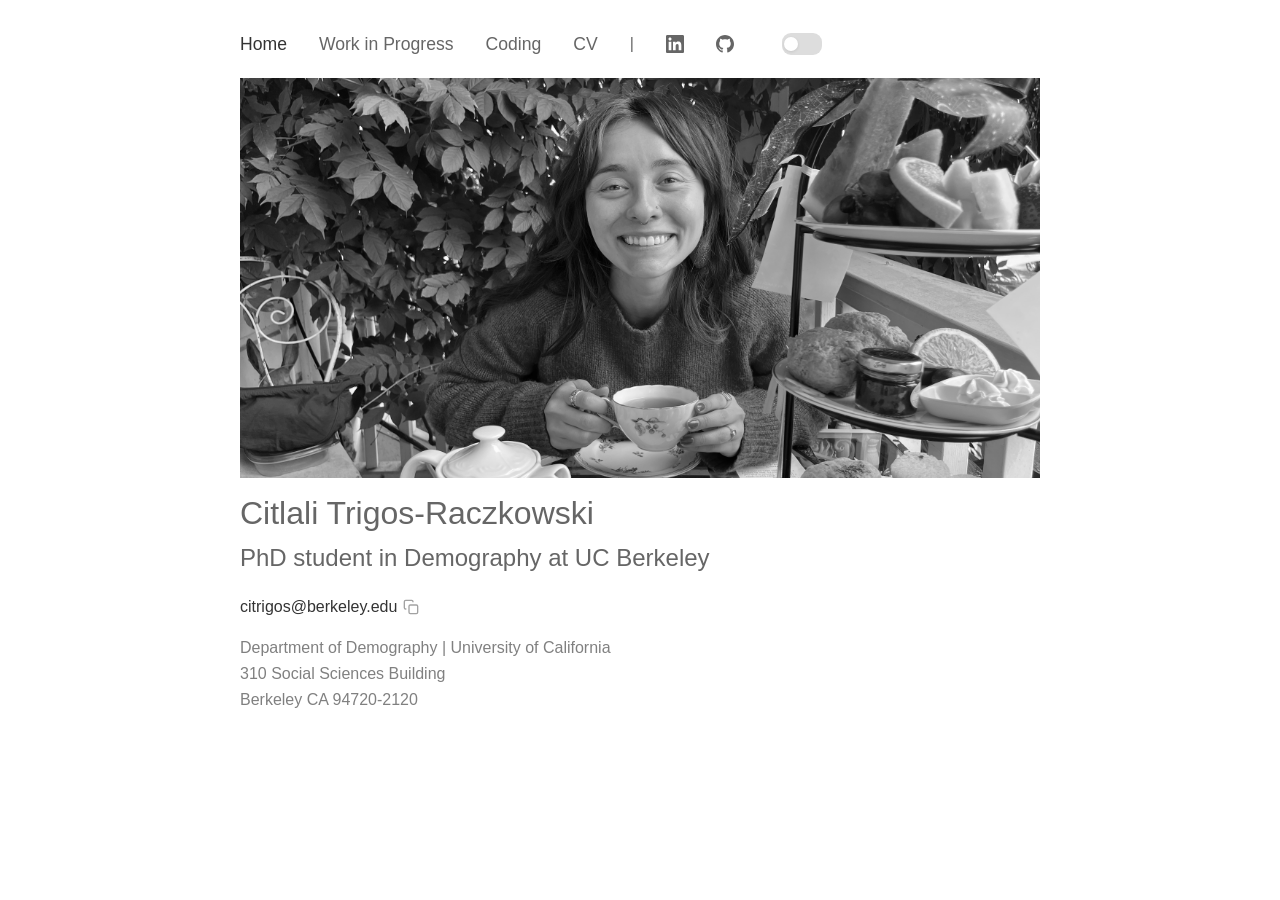
==== index.html @ d98b3368 "Add Google Analytics tracking Added Google Analytics (gtag.js) to track visitor analytics including " ====
<!DOCTYPE html>
<html lang="en">
<head>
    <meta charset="UTF-8">
    <meta name="viewport" content="width=device-width, initial-scale=1.0">

    <!-- Google tag (gtag.js) -->
    <script async src="https://www.googletagmanager.com/gtag/js?id=G-8VYFDYRE7F"></script>
    <script>
      window.dataLayer = window.dataLayer || [];
      function gtag(){dataLayer.push(arguments);}
      gtag('js', new Date());

      gtag('config', 'G-8VYFDYRE7F');
    </script>

      <!-- Favicons -->
      <link rel="icon" href="[data-uri]" type="image/svg+xml">
      <link rel="icon" href="./images/daisy.svg" type="image/svg+xml">
      <link rel="shortcut icon" href="./images/daisy.svg" type="image/svg+xml">
      
      <!-- Add a PNG fallback if SVG doesn't work -->
      <link rel="icon" type="image/png" href="[data-uri]">
       
    <title>Citlali Trigos-Raczkowski</title>
    <style>
        body {
            display: flex;
            flex-direction: column;
            align-items: center;
            max-width: 1200px;
            margin: 0 auto;
            font-family: -apple-system, BlinkMacSystemFont, "Segoe UI", Roboto, "Helvetica Neue", Arial, sans-serif;
            line-height: 1.6;
            padding: 20px 40px;
            color: #333;
        }

        nav {
            margin-bottom: 20px;
            margin-top: 10px;
            width: 800px;
        }

        nav ul {
            list-style: none;
            padding: 0;
            margin: 0;
            display: flex;
            gap: 2rem;
        }

        nav a {
            color: #666;
            text-decoration: none;
            font-weight: 300;
            font-size: 1.1rem;
            transition: color 0.2s ease;
        }

        nav a:hover {
            color: #333;
        }

        nav a.active {
            color: #333;
            font-weight: 400;
        }

        nav li a svg {
            transition: all 0.2s ease;
        }

        nav li a:hover svg {
            opacity: 0.7;
        }

        .hero {
            position: relative;
            width: 800px;
            margin-bottom: 10px;
            display: flex;
            flex-direction: column;
            align-items: center;
        }

        .hero img {
            width: 100%;
            height: 400px;
            object-fit: cover;
            transition: opacity 0.5s ease;
        }

        .hero h1 {
            position: relative;
            color: #333;
            font-size: 3rem;
            font-weight: 300;
            margin-top: 1rem;
            letter-spacing: -0.02em;
        }

        .affiliations h2 {
            margin: 0;
            color: #666;
            font-weight: 300;
            font-size: 1.75;
        }

        .content-section {
            display: none;
            max-width: 800px;
        }

        .content-section.active {
            display: block;
        }


        .name {
            font-size: 2rem;
            color: #666;
            font-weight: 400;
            margin-bottom: 0;
            margin-top: 0;
            padding: 0;
        }

        .affiliations {
            margin-bottom: 2rem;
        }

        .address {
            color: #808080;
            font-style: normal;
        }

        .cv-section {
            margin-bottom: 2rem;
        }

        .cv-section h2 {
            color: #666;
            font-weight: 300;
            border-bottom: 1px solid #eee;
            padding-bottom: 0.5rem;
        }

        #cv {
            max-width: 1000px;
            width: 100%;
        }

        #cv iframe {
            width: 100%;
            height: 1100px;
            border: none;
        }

        .light-switch {
            position: static;
            width: 36px;
            height: 18px;
            background: #ddd;
            border: none;
            border-radius: 9px;
            cursor: pointer;
            display: flex;
            align-items: center;
            padding: 2px;
            margin-left: 1rem;
            transition: background-color 0.3s;
        }

        .switch-toggle {
            width: 14px;
            height: 14px;
            background: #fff;
            border-radius: 50%;
            transition: transform 0.3s;
            box-shadow: 0 1px 3px rgba(0,0,0,0.1);
        }

        .light-switch.on {
            background: #ffb6c1;
        }

        .light-switch.on .switch-toggle {
            transform: translateX(18px);
        }

        .light-switch:hover {
            opacity: 0.9;
        }

        .party-mode {
            background: linear-gradient(45deg, 
                #ffd1dc,
                #ffdab9,
                #e6e6fa,
                #b0e0e6,
                #98fb98,
                #ffefd5
            );
            background-size: 1200% 1200%;
            animation: gradientBG 15s ease infinite;
        }

        .party-mode nav a {
            color: #fff;
            text-shadow: 0 0 5px #ffb6c1, 0 0 10px #ff69b4;
        }

        .party-mode nav li {
            color: #fff;
            text-shadow: 0 0 5px #ffb6c1;
        }

        .party-mode nav li a svg {
            filter: drop-shadow(0 0 3px #ffb6c1);
        }

        .party-mode .title,
        .party-mode h2,
        .party-mode h3 {
            color: #fff;
            text-shadow: 0 0 5px #ffa07a, 0 0 10px #ff8c69;
        }

        .party-mode p {
            color: #fff;
            text-shadow: 0 0 5px #ffb6c1;
        }

        .party-mode-img {
            opacity: 0;
            position: absolute;
            top: 0;
            left: 0;
        }

        .party-mode .normal-mode-img {
            opacity: 0;
        }

        .party-mode .party-mode-img {
            opacity: 1;
        }

        .disco-ball {
            display: none;
            position: fixed;
            top: 20px;
            right: 20px;
            width: 120px;
            height: 120px;
            background: radial-gradient(circle at 50% 50%, #fff 0%, #ffd1dc 50%, #ffb6c1 100%);
            border-radius: 50%;
            box-shadow: 
                inset 0 0 30px #fff,
                inset 20px 0 60px #ffd1dc,
                inset -20px 0 60px #ffefd5,
                inset 20px 0 200px #ffb6c1,
                inset -20px 0 200px #ffdab9,
                0 0 30px #fff,
                -10px 0 60px #ffd1dc,
                10px 0 60px #ffefd5;
            animation: rotate 5s linear infinite, sparkle 0.5s linear infinite;
        }

        .party-mode .disco-ball {
            display: block;
        }

        @keyframes gradientBG {
            0% { background-position: 0% 50%; }
            50% { background-position: 100% 50%; }
            100% { background-position: 0% 50%; }
        }

        @keyframes rotate {
            from { transform: rotate(0deg); }
            to { transform: rotate(360deg); }
        }

        @keyframes sparkle {
            0% { opacity: 0.8; }
            50% { opacity: 1; }
            100% { opacity: 0.8; }
        }

        @media screen and (max-width: 850px) {
            body {
                padding: 20px;
                align-items: stretch;
            }

            nav {
                width: 100%;
                margin-bottom: 20px;
            }

            nav ul {
                gap: 1.2rem;
                flex-wrap: wrap;
                justify-content: flex-start;
            }

            .hero {
                width: 100%;
                margin-bottom: 15px;
            }

            .hero img {
                width: 100%;
                height: auto;
                max-height: 400px;
            }

            .content-section {
                width: 100%;
                max-width: 100%;
            }

            .name {
                font-size: 1.6rem;
            }

            .title {
                font-size: 1.1rem;
            }

            #work ol {
                padding-left: 20px;
            }

            #work li {
                font-size: 0.95rem;
            }

            #cv iframe {
                height: 600px;
            }

            .disco-ball {
                width: 60px;
                height: 60px;
                top: 10px;
                right: 10px;
            }
        }

        @media screen and (max-width: 480px) {
            body {
                padding: 15px;
            }

            nav {
                margin-bottom: 15px;
            }

            nav ul {
                gap: 1rem;
                justify-content: flex-start;
            }

            nav a {
                font-size: 1rem;
            }

            .hero {
                margin-bottom: 10px;
            }

            .hero img {
                max-height: 300px;
            }

            .affiliations {
                margin-bottom: 1.5rem;
            }

            .name {
                font-size: 1.5rem;
            }

            p[onclick="copyEmail()"] svg {
                width: 20px;
                height: 20px;
                margin-left: 8px;
            }

            #work ol {
                padding-left: 20px;
            }

            #cv iframe {
                height: 800px;
            }

            .disco-ball {
                width: 80px;
                height: 80px;
                top: 10px;
                right: 10px;
            }
        }

        .project-grid {
            display: grid;
            grid-template-columns: repeat(auto-fit, minmax(300px, 1fr));
            gap: 2rem;
            margin-top: 2rem;
            max-width: 800px;
        }

        .project-card {
            border: 1px solid #eee;
            border-radius: 8px;
            padding: 1.5rem;
            transition: transform 0.2s, box-shadow 0.2s;
        }

        .project-card:hover {
            transform: translateY(-2px);
            box-shadow: 0 4px 12px rgba(0,0,0,0.1);
        }

        .project-card h3 {
            color: #333;
            font-weight: 400;
            margin-top: 0;
            margin-bottom: 0.5rem;
        }

        .project-tag {
            display: inline-block;
            padding: 0.2rem 0.6rem;
            background: #f5f5f5;
            border-radius: 12px;
            font-size: 0.8rem;
            color: #666;
            margin-right: 0.5rem;
            margin-bottom: 0.5rem;
        }

        .project-tag.tech {
            background: #e3f2fd;
            color: #1976d2;
        }

        .project-tag.demo {
            background: #f3e5f5;
            color: #7b1fa2;
        }

        .project-description {
            color: #666;
            line-height: 1.6;
            margin: 1rem 0;
        }

        .project-links {
            display: flex;
            gap: 1rem;
            margin-top: 1rem;
        }

        .project-link {
            display: inline-flex;
            align-items: center;
            gap: 0.3rem;
            color: #666;
            text-decoration: none;
            font-size: 0.9rem;
        }

        .project-link:hover {
            color: #333;
        }

        .party-mode .project-card {
            border-color: rgba(255, 255, 255, 0.3);
            background: rgba(255, 255, 255, 0.1);
        }

        .party-mode .project-card h3 {
            color: #fff;
            text-shadow: 0 0 5px #ffa07a;
        }

        .party-mode .project-description {
            color: #fff;
            text-shadow: 0 0 3px #ffb6c1;
        }

        .party-mode .project-tag {
            background: rgba(255, 255, 255, 0.2);
            color: #fff;
        }

        .party-mode .project-link {
            color: #fff;
            text-shadow: 0 0 3px #ffb6c1;
        }

        .social-links a {
            transition: color 0.2s ease;
        }

        .social-links a:hover {
            color: #333;
        }

        .party-mode .social-links a {
            color: #fff;
            text-shadow: 0 0 3px #ffb6c1;
        }

        .party-mode .social-links a:hover {
            text-shadow: 0 0 5px #ff69b4;
        }

        @media screen and (max-width: 480px) {
            nav ul {
                flex-direction: column;
                align-items: center;
                text-align: center;
                gap: 0.8rem;
            }

            nav a {
                font-size: 1rem;
            }

            .hero h1 {
                font-size: 1.8rem;
            }

            .title {
                font-size: 1rem;
            }

            .address {
                font-size: 0.9rem;
            }

            .light-switch {
                margin-left: 0.5rem;
            }

            #work h3 {
                font-size: 1.1rem;
            }

            #work li {
                font-size: 0.9rem;
            }

            #cv iframe {
                height: 500px;
            }

            .project-grid {
                grid-template-columns: 1fr;
                gap: 1.5rem;
            }
        }
    </style>
</head>
<body>
    <div class="disco-ball"></div>
    <nav>
        <ul style="display: flex; align-items: center;">
            <li><a href="#home" class="active" onclick="showSection('home')">Home</a></li>
            <li><a href="#work" onclick="showSection('work')">Work in Progress</a></li>
            <li><a href="#projects" onclick="showSection('projects')">Coding</a></li>
            <li><a href="#cv" onclick="showSection('cv')">CV</a></li>
            <li style="color: #666; font-weight: 300;">|</li>
            <li style="display: flex; align-items: center;">
                <a href="https://www.linkedin.com/in/citlali-trigos-raczkowski" target="_blank" style="display: inline-flex; align-items: center; color: #666; text-decoration: none;">
                    <svg width="18" height="18" viewBox="0 0 24 24" fill="currentColor">
                        <path d="M20.447 20.452h-3.554v-5.569c0-1.328-.027-3.037-1.852-3.037-1.853 0-2.136 1.445-2.136 2.939v5.667H9.351V9h3.414v1.561h.046c.477-.9 1.637-1.85 3.37-1.85 3.601 0 4.267 2.37 4.267 5.455v6.286zM5.337 7.433c-1.144 0-2.063-.926-2.063-2.065 0-1.138.92-2.063 2.063-2.063 1.14 0 2.064.925 2.064 2.063 0 1.139-.925 2.065-2.064 2.065zm1.782 13.019H3.555V9h3.564v11.452zM22.225 0H1.771C.792 0 0 .774 0 1.729v20.542C0 23.227.792 24 1.771 24h20.451C23.2 24 24 23.227 24 22.271V1.729C24 .774 23.2 0 22.222 0h.003z"/>
                    </svg>
                </a>
            </li>
            <li style="display: flex; align-items: center;">
                <a href="https://github.com/citrigos" target="_blank" style="display: inline-flex; align-items: center; color: #666; text-decoration: none;">
                    <svg width="18" height="18" viewBox="0 0 24 24" fill="currentColor">
                        <path d="M12 0c-6.626 0-12 5.373-12 12 0 5.302 3.438 9.8 8.207 11.387.599.111.793-.261.793-.577v-2.234c-3.338.726-4.033-1.416-4.033-1.416-.546-1.387-1.333-1.756-1.333-1.756-1.089-.745.083-.729.083-.729 1.205.084 1.839 1.237 1.839 1.237 1.07 1.834 2.807 1.304 3.492.997.107-.775.418-1.305.762-1.604-2.665-.305-5.467-1.334-5.467-5.931 0-1.311.469-2.381 1.236-3.221-.124-.303-.535-1.524.117-3.176 0 0 1.008-.322 3.301 1.23.957-.266 1.983-.399 3.003-.404 1.02.005 2.047.138 3.006.404 2.291-1.552 3.297-1.23 3.297-1.23.653 1.653.242 2.874.118 3.176.77.84 1.235 1.911 1.235 3.221 0 4.609-2.807 5.624-5.479 5.921.43.372.823 1.102.823 2.222v3.293c0 .319.192.694.801.576 4.765-1.589 8.199-6.086 8.199-11.386 0-6.627-5.373-12-12-12z"/>
                    </svg>
                </a>
            </li>
            <li>
                <div class="light-switch" onclick="togglePartyMode()">
                    <div class="switch-toggle"></div>
                </div>
            </li>
        </ul>
    </nav>

    <section id="home" class="content-section active">
        <div class="hero">
            <img src="./images/img_citlali_bw.jpg" alt="Black and White Photo of Citlali" class="normal-mode-img">
            <img src="./images/img_citlali_color.jpg" alt="Color photo of Citlali" class="party-mode-img">
        </div>
        <div class="affiliations">
            <p class="name">Citlali Trigos-Raczkowski</p>
            <h2 class="title">PhD student in Demography at UC Berkeley</h2>
            <p style="display: flex; align-items: center; cursor: pointer;" onclick="copyEmail()">
                citrigos@berkeley.edu
                <svg width="16" height="16" viewBox="0 0 24 24" fill="none" stroke="#666" stroke-width="2" style="margin-left: 6px; opacity: 0.6;">
                    <rect x="9" y="9" width="13" height="13" rx="2" ry="2"></rect>
                    <path d="M5 15H4a2 2 0 0 1-2-2V4a2 2 0 0 1 2-2h9a2 2 0 0 1 2 2v1"></path>
                </svg>
            </p>
            <p class="address">
                Department of Demography | University of California<br>
                310 Social Sciences Building<br>
                Berkeley CA 94720-2120
            </p>
        </div>
    </section>

    <!-- Work in Progress Section -->
    <section id="work" class="content-section">
        <div style="margin-top: 1.5rem;">
            <h3 style="color: #666; font-weight: 400; margin-bottom: 1rem;">Projects I'm leading:</h3>
            <ol style="margin-bottom: 2rem;">
                <li style="margin-bottom: 0.8rem">Union formation among immigrants and their descendants in Finland (co-first author with Dr. Kelsey Q. Wright)</li>
                <li style="margin-bottom: 0.8rem">Union dissolution among immigrants and their descendants in Finland</li>
                <li style="margin-bottom: 0.8rem">Mental healthcare utilization among immigrants and their descendants in Finland
                    <div style="margin-top: 0.5rem; margin-left: 1rem; font-size: 0.95rem;">
                        Upcoming presentations:
                        <ul style="margin-top: 0.3rem;">
                            <li style="margin-bottom: 0.3rem">
                                <a href="https://broomcenter.ucsb.edu/newsevents/conferences-workshops/all-uc-demography-conference"
                                   target="_blank"
                                   style="display: inline-flex; align-items: center; gap: 0.3rem; color: #666; text-decoration: none;">
                                    Broom Center All-UC Demography conference, UC Santa Barbara, Feb 2026
                                    <svg width="12" height="12" viewBox="0 0 24 24" fill="none" stroke="currentColor" stroke-width="2" stroke-linecap="round" stroke-linejoin="round">
                                        <path d="M18 13v6a2 2 0 0 1-2 2H5a2 2 0 0 1-2-2V8a2 2 0 0 1 2-2h6"></path>
                                        <polyline points="15 3 21 3 21 9"></polyline>
                                        <line x1="10" y1="14" x2="21" y2="3"></line>
                                    </svg>
                                </a>
                            </li>
                            <li>
                                <a href="https://www.populationassociation.org/paa2026/home"
                                   target="_blank"
                                   style="display: inline-flex; align-items: center; gap: 0.3rem; color: #666; text-decoration: none;">
                                    Population Association of America, St. Louis, May 2026
                                    <svg width="12" height="12" viewBox="0 0 24 24" fill="none" stroke="currentColor" stroke-width="2" stroke-linecap="round" stroke-linejoin="round">
                                        <path d="M18 13v6a2 2 0 0 1-2 2H5a2 2 0 0 1-2-2V8a2 2 0 0 1 2-2h6"></path>
                                        <polyline points="15 3 21 3 21 9"></polyline>
                                        <line x1="10" y1="14" x2="21" y2="3"></line>
                                    </svg>
                                </a>
                            </li>
                        </ul>
                    </div>
                </li>
            </ol>

            <h3 style="color: #666; font-weight: 400; margin-bottom: 1rem;">Additional Projects:</h3>
            <ol>
                <li>First births among immigrants and their descendants in Finland (led by Dr. Kelsey Q. Wright)</li>
            </ol>
        </div>
    </section>


    <!-- Projects Section -->
    <section id="projects" class="content-section">
        <div style="margin-top: 1.5rem;">
            <p style="color: #666; margin-bottom: 2rem;">A collection of coding projects</p>
            <div class="project-grid">
                <!-- Missing Migrants Project -->
                <div class="project-card">
                    <h3>Missing Migrants</h3>
                    <div>
                        <span class="project-tag demo">Demographics</span>
                        <span class="project-tag demo">Data Science</span>
                        <span class="project-tag tech">Python</span>
                    </div>
                    <p class="project-description">
                        Interactive data visualization and analysis using data from the <a href="https://missingmigrants.iom.int/" target="_blank" style="color: inherit; text-decoration: underline;">Missing Migrants Project</a>, exploring patterns and trends in global migration. Written in Python and published using Streamlit.
                    </p>
                    <div class="project-links">
                        <a href="https://github.com/citrigos/missing-migrants" target="_blank" class="project-link">
                            GitHub
                            <svg width="12" height="12" viewBox="0 0 24 24" fill="none" stroke="currentColor" stroke-width="2">
                                <path d="M18 13v6a2 2 0 0 1-2 2H5a2 2 0 0 1-2-2V8a2 2 0 0 1 2-2h6"></path>
                                <polyline points="15 3 21 3 21 9"></polyline>
                                <line x1="10" y1="14" x2="21" y2="3"></line>
                            </svg>
                        </a>
                        <a href="https://missing-migrants.streamlit.app/" target="_blank" class="project-link">
                            Live Demo
                            <svg width="12" height="12" viewBox="0 0 24 24" fill="none" stroke="currentColor" stroke-width="2">
                                <path d="M18 13v6a2 2 0 0 1-2 2H5a2 2 0 0 1-2-2V8a2 2 0 0 1 2-2h6"></path>
                                <polyline points="15 3 21 3 21 9"></polyline>
                                <line x1="10" y1="14" x2="21" y2="3"></line>
                            </svg>
                        </a>
                    </div>
                </div>

                <!-- Movie Picker Project -->
                <div class="project-card">
                    <h3>Movie Picker</h3>
                    <div>
                        <span class="project-tag tech">Web Development</span>
                        <span class="project-tag tech">JavaScript</span>
                    </div>
                    <p class="project-description">
                        A simple web application to help choose movies. Data is pulled and stored securely through Google Sheets, with Google Apps Script providing an API to hit. Built with vanilla JavaScript and deployed on GitHub Pages.
                    </p>
                    <div class="project-links">
                        <a href="https://github.com/citrigos/movie-picker" target="_blank" class="project-link">
                            GitHub
                            <svg width="12" height="12" viewBox="0 0 24 24" fill="none" stroke="currentColor" stroke-width="2">
                                <path d="M18 13v6a2 2 0 0 1-2 2H5a2 2 0 0 1-2-2V8a2 2 0 0 1 2-2h6"></path>
                                <polyline points="15 3 21 3 21 9"></polyline>
                                <line x1="10" y1="14" x2="21" y2="3"></line>
                            </svg>
                        </a>
                        <a href="https://citrigos.github.io/movie-picker/" target="_blank" class="project-link">
                            Live Demo
                            <svg width="12" height="12" viewBox="0 0 24 24" fill="none" stroke="currentColor" stroke-width="2">
                                <path d="M18 13v6a2 2 0 0 1-2 2H5a2 2 0 0 1-2-2V8a2 2 0 0 1 2-2h6"></path>
                                <polyline points="15 3 21 3 21 9"></polyline>
                                <line x1="10" y1="14" x2="21" y2="3"></line>
                            </svg>
                        </a>
                    </div>
                </div>

                <!-- Spotify Dashboard Project -->
                <div class="project-card">
                    <h3>Spotify Dashboard</h3>
                    <div>
                        <span class="project-tag demo">Data Visualization</span>
                        <span class="project-tag tech">React</span>
                        <span class="project-tag tech">Spotify API</span>
                    </div>
                    <p class="project-description">
                        Fun project displaying my Spotify stats using React, the Spotify API, and GitHub Actions for automated updates.
                    </p>
                    <div class="project-links">
                        <a href="https://github.com/citrigos/spotify-dash" target="_blank" class="project-link">
                            GitHub
                            <svg width="12" height="12" viewBox="0 0 24 24" fill="none" stroke="currentColor" stroke-width="2">
                                <path d="M18 13v6a2 2 0 0 1-2 2H5a2 2 0 0 1-2-2V8a2 2 0 0 1 2-2h6"></path>
                                <polyline points="15 3 21 3 21 9"></polyline>
                                <line x1="10" y1="14" x2="21" y2="3"></line>
                            </svg>
                        </a>
                        <a href="https://citrigos.github.io/spotify-dash/" target="_blank" class="project-link">
                            Live Demo
                            <svg width="12" height="12" viewBox="0 0 24 24" fill="none" stroke="currentColor" stroke-width="2">
                                <path d="M18 13v6a2 2 0 0 1-2 2H5a2 2 0 0 1-2-2V8a2 2 0 0 1 2-2h6"></path>
                                <polyline points="15 3 21 3 21 9"></polyline>
                                <line x1="10" y1="14" x2="21" y2="3"></line>
                            </svg>
                        </a>
                    </div>
                </div>

                <!-- Tech Tools Project -->
                <div class="project-card">
                    <h3>Tech Tools</h3>
                    <div>
                        <span class="project-tag tech">Resources</span>
                        <span class="project-tag tech">Curation</span>
                    </div>
                    <p class="project-description">
                        A curated compilation of software tools and resources I find useful for development and productivity.
                    </p>
                    <div class="project-links">
                        <a href="https://citrigos.github.io/tech-tools/" target="_blank" class="project-link">
                            Live Site
                            <svg width="12" height="12" viewBox="0 0 24 24" fill="none" stroke="currentColor" stroke-width="2">
                                <path d="M18 13v6a2 2 0 0 1-2 2H5a2 2 0 0 1-2-2V8a2 2 0 0 1 2-2h6"></path>
                                <polyline points="15 3 21 3 21 9"></polyline>
                                <line x1="10" y1="14" x2="21" y2="3"></line>
                            </svg>
                        </a>
                    </div>
                </div>
            </div>
        </div>
    </section>

    <!-- CV Section -->
    <section id="cv" class="content-section">
        <div style="margin-top: 1.5rem; width: 100%;">
            <iframe
                src="https://drive.google.com/file/d/15laj3y82-VMzLTEfHMUCHPLfMLzG2QH-/preview"
                style="width: 100%; height: 1100px; border: none;"
                allow="autoplay">
            </iframe>
        </div>
    </section>


    <script>
        function showSection(sectionId) {
            // Hide all sections
            document.querySelectorAll('.content-section').forEach(section => {
                section.classList.remove('active');
            });
            
            // Show selected section
            document.getElementById(sectionId).classList.add('active');
            
            // Update active nav link
            document.querySelectorAll('nav a').forEach(link => {
                link.classList.remove('active');
                if (link.getAttribute('href') === '#' + sectionId) {
                    link.classList.add('active');
                }
            });
        }

        function copyEmail() {
            navigator.clipboard.writeText('citrigos@berkeley.edu')
                .then(() => {
                    const emailP = document.querySelector('p[onclick="copyEmail()"]');
                    const originalText = emailP.innerHTML;
                    emailP.innerHTML = 'Email copied! ✓';
                    emailP.style.color = '#4a7c8c';
                    emailP.style.fontWeight = '500';
                    setTimeout(() => {
                        emailP.innerHTML = originalText;
                        emailP.style.color = '';
                        emailP.style.fontWeight = '';
                    }, 1500);
                })
                .catch(err => {
                    console.error('Failed to copy email:', err);
                });
        }

              function togglePartyMode() {
                const lightSwitch = document.querySelector('.light-switch');
                const body = document.body;
                
                lightSwitch.classList.toggle('on');
                body.classList.toggle('party-mode');
                
                if (body.classList.contains('party-mode')) {
                    document.querySelectorAll('a, h1, h2, h3').forEach(element => {
                        element.style.transition = 'all 0.5s';
                    });
                } else {
                    document.querySelectorAll('a, h1, h2, h3').forEach(element => {
                        element.style.transition = 'none';
                    });
                }
            }

        // Handle direct navigation via URL hash
        window.addEventListener('hashchange', () => {
            const section = window.location.hash.slice(1) || 'home';
            showSection(section);
        });

    </script>
</body>
</html>
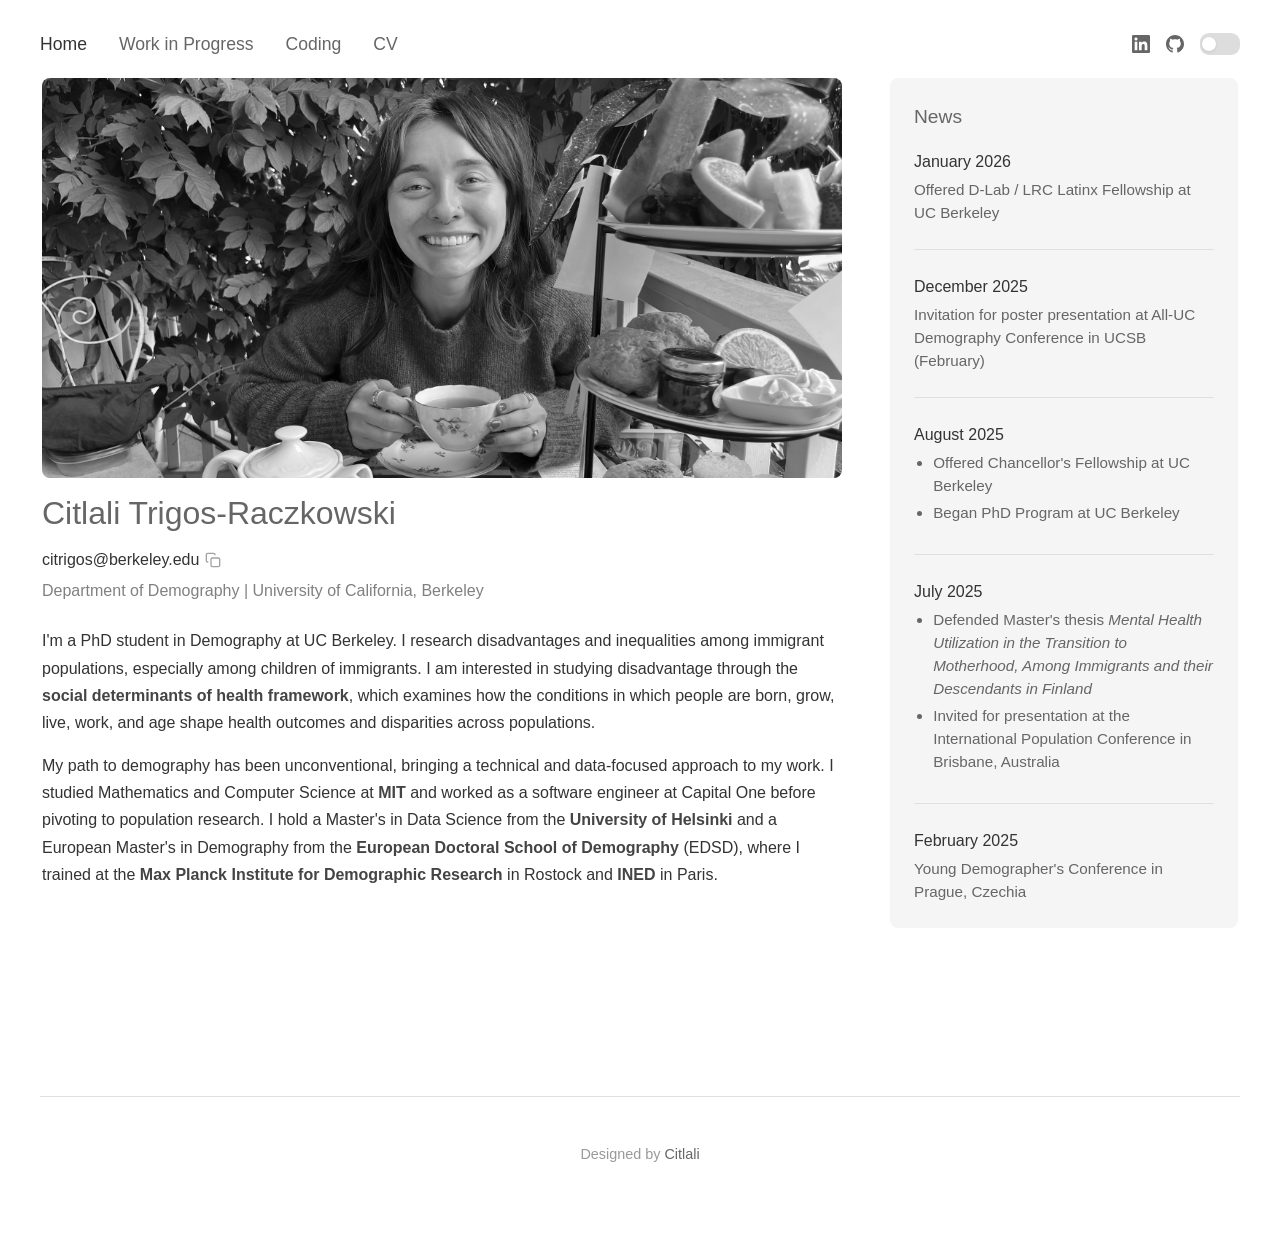
==== commit 3b39b4e2: "Update website design and bio - Center layout with image, bio, and news panel - Add rounded corners " ====
--- a/index.html
+++ b/index.html
@@ -39,7 +39,7 @@
         nav {
             margin-bottom: 20px;
             margin-top: 10px;
-            width: 800px;
+            width: 1200px;
         }
 
         nav ul {
@@ -48,6 +48,19 @@
             margin: 0;
             display: flex;
             gap: 2rem;
+        }
+
+        nav .nav-left {
+            display: flex;
+            gap: 2rem;
+            flex: 1;
+        }
+
+        nav .nav-right {
+            display: flex;
+            gap: 1rem;
+            align-items: center;
+            margin-left: auto;
         }
 
         nav a {
@@ -89,6 +102,7 @@
             height: 400px;
             object-fit: cover;
             transition: opacity 0.5s ease;
+            border-radius: 8px;
         }
 
         .hero h1 {
@@ -109,7 +123,6 @@
 
         .content-section {
             display: none;
-            max-width: 800px;
         }
 
         .content-section.active {
@@ -121,18 +134,202 @@
             font-size: 2rem;
             color: #666;
             font-weight: 400;
-            margin-bottom: 0;
+            margin-bottom: 0.5rem;
             margin-top: 0;
             padding: 0;
         }
 
         .affiliations {
             margin-bottom: 2rem;
+        }
+
+        .bio {
+            max-width: 800px;
+            margin-top: 1.5rem;
+        }
+
+        .bio p {
+            margin-bottom: 1rem;
+            line-height: 1.7;
+        }
+
+        .bio a {
+            color: #444;
+            font-weight: 600;
+            text-decoration: none;
+            transition: color 0.2s ease;
+        }
+
+        .bio a:hover {
+            color: #111;
+        }
+
+        a {
+            color: #444;
+            font-weight: 600;
+            text-decoration: none;
+            transition: color 0.2s ease;
+        }
+
+        a:hover {
+            color: #111;
+        }
+
+        .home-content {
+            max-width: 1200px;
+            display: flex;
+            gap: 3rem;
+            align-items: flex-start;
+        }
+
+        .home-main {
+            flex: 0 0 800px;
+            display: flex;
+            flex-direction: column;
+        }
+
+        .news-panel {
+            width: 300px;
+            background: #f5f5f5;
+            padding: 1.5rem;
+            border-radius: 8px;
+            flex-shrink: 0;
+        }
+
+        .news-panel h3 {
+            color: #666;
+            font-weight: 400;
+            margin-top: 0;
+            margin-bottom: 1rem;
+            font-size: 1.2rem;
+        }
+
+        .news-item {
+            margin-bottom: 1.5rem;
+            padding-bottom: 1.5rem;
+            border-bottom: 1px solid #e0e0e0;
+        }
+
+        .news-item:last-child {
+            border-bottom: none;
+            margin-bottom: 0;
+            padding-bottom: 0;
+        }
+
+        .news-date {
+            font-weight: 500;
+            color: #333;
+            margin-bottom: 0.3rem;
+        }
+
+        .news-text {
+            color: #666;
+            font-size: 0.95rem;
+            line-height: 1.5;
+        }
+
+        .news-text em {
+            font-style: italic;
+        }
+
+        .news-text ul {
+            margin: 0.3rem 0 0 0;
+            padding-left: 1.2rem;
+        }
+
+        .news-text li {
+            margin-bottom: 0.3rem;
+        }
+
+        .party-mode a {
+            color: #333;
+            text-shadow: 0 0 3px #ffb6c1;
+        }
+
+        .party-mode a:hover {
+            color: #111;
+            text-shadow: 0 0 5px #ff69b4;
+        }
+
+        .party-mode .bio a {
+            color: #333;
+            text-shadow: 0 0 3px #ffb6c1;
+        }
+
+        .party-mode .bio a:hover {
+            color: #111;
+            text-shadow: 0 0 5px #ff69b4;
+        }
+
+        .party-mode .news-panel {
+            background: rgba(222, 184, 135, 0.3);
+        }
+
+        .party-mode .news-panel h3 {
+            color: #333;
+            text-shadow: 0 0 5px #ffa07a;
+        }
+
+        .party-mode .news-date {
+            color: #333;
+            text-shadow: 0 0 3px #ffb6c1;
+        }
+
+        .party-mode .news-text {
+            color: #333;
+            text-shadow: 0 0 3px #ffb6c1;
+        }
+
+        .party-mode .news-item {
+            border-bottom-color: rgba(255, 255, 255, 0.3);
         }
 
         .address {
             color: #808080;
             font-style: normal;
+        }
+
+        .contact-info {
+            margin-top: 0.5rem;
+            margin-bottom: 1rem;
+        }
+
+        .contact-info p {
+            margin: 0.3rem 0;
+        }
+
+        footer {
+            margin-top: 10rem;
+            padding: 2rem 0;
+            text-align: center;
+            color: #999;
+            font-size: 0.9rem;
+            border-top: 1px solid #e0e0e0;
+            width: 1200px;
+            font-family: -apple-system, BlinkMacSystemFont, "Segoe UI", Roboto, "Helvetica Neue", Arial, sans-serif;
+        }
+
+        footer a {
+            color: #666;
+            font-weight: 400;
+        }
+
+        footer a:hover {
+            color: #333;
+        }
+
+        .party-mode footer {
+            border-top-color: rgba(255, 255, 255, 0.3);
+        }
+
+        .party-mode footer a {
+            color: #333;
+            text-shadow: 0 0 3px #ffb6c1;
+        }
+
+        .party-mode footer a:hover {
+            color: #111;
+            text-shadow: 0 0 5px #ff69b4;
         }
 
         .cv-section {
@@ -168,7 +365,7 @@
             display: flex;
             align-items: center;
             padding: 2px;
-            margin-left: 1rem;
+            margin-left: 0;
             transition: background-color 0.3s;
         }
 
@@ -207,12 +404,12 @@
         }
 
         .party-mode nav a {
-            color: #fff;
+            color: #333;
             text-shadow: 0 0 5px #ffb6c1, 0 0 10px #ff69b4;
         }
 
         .party-mode nav li {
-            color: #fff;
+            color: #333;
             text-shadow: 0 0 5px #ffb6c1;
         }
 
@@ -223,13 +420,12 @@
         .party-mode .title,
         .party-mode h2,
         .party-mode h3 {
-            color: #fff;
+            color: #333;
             text-shadow: 0 0 5px #ffa07a, 0 0 10px #ff8c69;
         }
 
         .party-mode p {
-            color: #fff;
-            text-shadow: 0 0 5px #ffb6c1;
+            color: #333;
         }
 
         .party-mode-img {
@@ -485,22 +681,22 @@
         }
 
         .party-mode .project-card h3 {
-            color: #fff;
+            color: #333;
             text-shadow: 0 0 5px #ffa07a;
         }
 
         .party-mode .project-description {
-            color: #fff;
+            color: #333;
             text-shadow: 0 0 3px #ffb6c1;
         }
 
         .party-mode .project-tag {
             background: rgba(255, 255, 255, 0.2);
-            color: #fff;
+            color: #333;
         }
 
         .party-mode .project-link {
-            color: #fff;
+            color: #333;
             text-shadow: 0 0 3px #ffb6c1;
         }
 
@@ -513,12 +709,28 @@
         }
 
         .party-mode .social-links a {
-            color: #fff;
+            color: #333;
             text-shadow: 0 0 3px #ffb6c1;
         }
 
         .party-mode .social-links a:hover {
+            color: #111;
             text-shadow: 0 0 5px #ff69b4;
+        }
+
+        @media screen and (max-width: 850px) {
+            .home-content {
+                flex-direction: column;
+                gap: 2rem;
+            }
+
+            .home-main {
+                flex: 1 1 auto;
+            }
+
+            .news-panel {
+                width: 100%;
+            }
         }
 
         @media screen and (max-width: 480px) {
@@ -529,6 +741,14 @@
                 gap: 0.8rem;
             }
 
+            .home-top {
+                gap: 1.5rem;
+            }
+
+            .bio p {
+                font-size: 0.95rem;
+            }
+
             nav a {
                 font-size: 1rem;
             }
@@ -572,53 +792,97 @@
     <div class="disco-ball"></div>
     <nav>
         <ul style="display: flex; align-items: center;">
-            <li><a href="#home" class="active" onclick="showSection('home')">Home</a></li>
-            <li><a href="#work" onclick="showSection('work')">Work in Progress</a></li>
-            <li><a href="#projects" onclick="showSection('projects')">Coding</a></li>
-            <li><a href="#cv" onclick="showSection('cv')">CV</a></li>
-            <li style="color: #666; font-weight: 300;">|</li>
-            <li style="display: flex; align-items: center;">
-                <a href="https://www.linkedin.com/in/citlali-trigos-raczkowski" target="_blank" style="display: inline-flex; align-items: center; color: #666; text-decoration: none;">
-                    <svg width="18" height="18" viewBox="0 0 24 24" fill="currentColor">
-                        <path d="M20.447 20.452h-3.554v-5.569c0-1.328-.027-3.037-1.852-3.037-1.853 0-2.136 1.445-2.136 2.939v5.667H9.351V9h3.414v1.561h.046c.477-.9 1.637-1.85 3.37-1.85 3.601 0 4.267 2.37 4.267 5.455v6.286zM5.337 7.433c-1.144 0-2.063-.926-2.063-2.065 0-1.138.92-2.063 2.063-2.063 1.14 0 2.064.925 2.064 2.063 0 1.139-.925 2.065-2.064 2.065zm1.782 13.019H3.555V9h3.564v11.452zM22.225 0H1.771C.792 0 0 .774 0 1.729v20.542C0 23.227.792 24 1.771 24h20.451C23.2 24 24 23.227 24 22.271V1.729C24 .774 23.2 0 22.222 0h.003z"/>
-                    </svg>
-                </a>
-            </li>
-            <li style="display: flex; align-items: center;">
-                <a href="https://github.com/citrigos" target="_blank" style="display: inline-flex; align-items: center; color: #666; text-decoration: none;">
-                    <svg width="18" height="18" viewBox="0 0 24 24" fill="currentColor">
-                        <path d="M12 0c-6.626 0-12 5.373-12 12 0 5.302 3.438 9.8 8.207 11.387.599.111.793-.261.793-.577v-2.234c-3.338.726-4.033-1.416-4.033-1.416-.546-1.387-1.333-1.756-1.333-1.756-1.089-.745.083-.729.083-.729 1.205.084 1.839 1.237 1.839 1.237 1.07 1.834 2.807 1.304 3.492.997.107-.775.418-1.305.762-1.604-2.665-.305-5.467-1.334-5.467-5.931 0-1.311.469-2.381 1.236-3.221-.124-.303-.535-1.524.117-3.176 0 0 1.008-.322 3.301 1.23.957-.266 1.983-.399 3.003-.404 1.02.005 2.047.138 3.006.404 2.291-1.552 3.297-1.23 3.297-1.23.653 1.653.242 2.874.118 3.176.77.84 1.235 1.911 1.235 3.221 0 4.609-2.807 5.624-5.479 5.921.43.372.823 1.102.823 2.222v3.293c0 .319.192.694.801.576 4.765-1.589 8.199-6.086 8.199-11.386 0-6.627-5.373-12-12-12z"/>
-                    </svg>
-                </a>
-            </li>
-            <li>
-                <div class="light-switch" onclick="togglePartyMode()">
-                    <div class="switch-toggle"></div>
-                </div>
-            </li>
+            <div class="nav-left">
+                <li><a href="#home" class="active" onclick="showSection('home')">Home</a></li>
+                <li><a href="#work" onclick="showSection('work')">Work in Progress</a></li>
+                <li><a href="#projects" onclick="showSection('projects')">Coding</a></li>
+                <li><a href="#cv" onclick="showSection('cv')">CV</a></li>
+            </div>
+            <div class="nav-right">
+                <li style="display: flex; align-items: center;">
+                    <a href="https://www.linkedin.com/in/citlali-trigos-raczkowski" target="_blank" style="display: inline-flex; align-items: center; color: #666; text-decoration: none;">
+                        <svg width="18" height="18" viewBox="0 0 24 24" fill="currentColor">
+                            <path d="M20.447 20.452h-3.554v-5.569c0-1.328-.027-3.037-1.852-3.037-1.853 0-2.136 1.445-2.136 2.939v5.667H9.351V9h3.414v1.561h.046c.477-.9 1.637-1.85 3.37-1.85 3.601 0 4.267 2.37 4.267 5.455v6.286zM5.337 7.433c-1.144 0-2.063-.926-2.063-2.065 0-1.138.92-2.063 2.063-2.063 1.14 0 2.064.925 2.064 2.063 0 1.139-.925 2.065-2.064 2.065zm1.782 13.019H3.555V9h3.564v11.452zM22.225 0H1.771C.792 0 0 .774 0 1.729v20.542C0 23.227.792 24 1.771 24h20.451C23.2 24 24 23.227 24 22.271V1.729C24 .774 23.2 0 22.222 0h.003z"/>
+                        </svg>
+                    </a>
+                </li>
+                <li style="display: flex; align-items: center;">
+                    <a href="https://github.com/citrigos" target="_blank" style="display: inline-flex; align-items: center; color: #666; text-decoration: none;">
+                        <svg width="18" height="18" viewBox="0 0 24 24" fill="currentColor">
+                            <path d="M12 0c-6.626 0-12 5.373-12 12 0 5.302 3.438 9.8 8.207 11.387.599.111.793-.261.793-.577v-2.234c-3.338.726-4.033-1.416-4.033-1.416-.546-1.387-1.333-1.756-1.333-1.756-1.089-.745.083-.729.083-.729 1.205.084 1.839 1.237 1.839 1.237 1.07 1.834 2.807 1.304 3.492.997.107-.775.418-1.305.762-1.604-2.665-.305-5.467-1.334-5.467-5.931 0-1.311.469-2.381 1.236-3.221-.124-.303-.535-1.524.117-3.176 0 0 1.008-.322 3.301 1.23.957-.266 1.983-.399 3.003-.404 1.02.005 2.047.138 3.006.404 2.291-1.552 3.297-1.23 3.297-1.23.653 1.653.242 2.874.118 3.176.77.84 1.235 1.911 1.235 3.221 0 4.609-2.807 5.624-5.479 5.921.43.372.823 1.102.823 2.222v3.293c0 .319.192.694.801.576 4.765-1.589 8.199-6.086 8.199-11.386 0-6.627-5.373-12-12-12z"/>
+                        </svg>
+                    </a>
+                </li>
+                <li>
+                    <div class="light-switch" onclick="togglePartyMode()">
+                        <div class="switch-toggle"></div>
+                    </div>
+                </li>
+            </div>
         </ul>
     </nav>
 
     <section id="home" class="content-section active">
-        <div class="hero">
-            <img src="./images/img_citlali_bw.jpg" alt="Black and White Photo of Citlali" class="normal-mode-img">
-            <img src="./images/img_citlali_color.jpg" alt="Color photo of Citlali" class="party-mode-img">
-        </div>
-        <div class="affiliations">
-            <p class="name">Citlali Trigos-Raczkowski</p>
-            <h2 class="title">PhD student in Demography at UC Berkeley</h2>
-            <p style="display: flex; align-items: center; cursor: pointer;" onclick="copyEmail()">
-                citrigos@berkeley.edu
-                <svg width="16" height="16" viewBox="0 0 24 24" fill="none" stroke="#666" stroke-width="2" style="margin-left: 6px; opacity: 0.6;">
-                    <rect x="9" y="9" width="13" height="13" rx="2" ry="2"></rect>
-                    <path d="M5 15H4a2 2 0 0 1-2-2V4a2 2 0 0 1 2-2h9a2 2 0 0 1 2 2v1"></path>
-                </svg>
-            </p>
-            <p class="address">
-                Department of Demography | University of California<br>
-                310 Social Sciences Building<br>
-                Berkeley CA 94720-2120
-            </p>
+        <div class="home-content">
+            <div class="home-main">
+                <div class="hero">
+                    <img src="./images/img_citlali_bw.jpg" alt="Black and White Photo of Citlali" class="normal-mode-img">
+                    <img src="./images/img_citlali_color.jpg" alt="Color photo of Citlali" class="party-mode-img">
+                </div>
+                <div class="affiliations">
+                    <p class="name">Citlali Trigos-Raczkowski</p>
+                    <div class="contact-info">
+                        <p style="display: flex; align-items: center; cursor: pointer;" onclick="copyEmail()">
+                            citrigos@berkeley.edu
+                            <svg width="16" height="16" viewBox="0 0 24 24" fill="none" stroke="#666" stroke-width="2" style="margin-left: 6px; opacity: 0.6;">
+                                <rect x="9" y="9" width="13" height="13" rx="2" ry="2"></rect>
+                                <path d="M5 15H4a2 2 0 0 1-2-2V4a2 2 0 0 1 2-2h9a2 2 0 0 1 2 2v1"></path>
+                            </svg>
+                        </p>
+                        <p class="address">
+                            Department of Demography | University of California, Berkeley
+                        </p>
+                    </div>
+                    <div class="bio">
+                        <p>I'm a PhD student in Demography at UC Berkeley. I research disadvantages and inequalities among immigrant populations, especially among children of immigrants. I am interested in studying disadvantage through the <a href="https://www.who.int/health-topics/social-determinants-of-health" target="_blank">social determinants of health framework</a>, which examines how the conditions in which people are born, grow, live, work, and age shape health outcomes and disparities across populations.</p>
+
+                        <p>My path to demography has been unconventional, bringing a technical and data-focused approach to my work. I studied Mathematics and Computer Science at <a href="https://www.mit.edu/" target="_blank">MIT</a> and worked as a software engineer at Capital One before pivoting to population research. I hold a Master's in Data Science from the <a href="https://www.helsinki.fi/en" target="_blank">University of Helsinki</a> and a European Master's in Demography from the <a href="https://eaps.nl/page/european-doctoral-school-of-demography" target="_blank">European Doctoral School of Demography</a> (EDSD), where I trained at the <a href="https://www.demogr.mpg.de/en" target="_blank">Max Planck Institute for Demographic Research</a> in Rostock and <a href="https://www.ined.fr/en" target="_blank">INED</a> in Paris.</p>
+                    </div>
+                </div>
+            </div>
+            <aside class="news-panel">
+                <h3>News</h3>
+                <div class="news-item">
+                    <div class="news-date">January 2026</div>
+                    <div class="news-text">Offered D-Lab / LRC Latinx Fellowship at UC Berkeley</div>
+                </div>
+                <div class="news-item">
+                    <div class="news-date">December 2025</div>
+                    <div class="news-text">Invitation for poster presentation at All-UC Demography Conference in UCSB (February)</div>
+                </div>
+                <div class="news-item">
+                    <div class="news-date">August 2025</div>
+                    <div class="news-text">
+                        <ul>
+                            <li>Offered Chancellor's Fellowship at UC Berkeley</li>
+                            <li>Began PhD Program at UC Berkeley</li>
+                        </ul>
+                    </div>
+                </div>
+                <div class="news-item">
+                    <div class="news-date">July 2025</div>
+                    <div class="news-text">
+                        <ul>
+                            <li>Defended Master's thesis <em>Mental Health Utilization in the Transition to Motherhood, Among Immigrants and their Descendants in Finland</em></li>
+                            <li>Invited for presentation at the International Population Conference in Brisbane, Australia</li>
+                        </ul>
+                    </div>
+                </div>
+                <div class="news-item">
+                    <div class="news-date">February 2025</div>
+                    <div class="news-text">Young Demographer's Conference in Prague, Czechia</div>
+                </div>
+            </aside>
         </div>
     </section>
 
@@ -867,5 +1131,9 @@
         });
 
     </script>
+
+    <footer>
+        <p>Designed by <a href="https://github.com/citrigos" target="_blank">Citlali</a></p>
+    </footer>
 </body>
 </html>
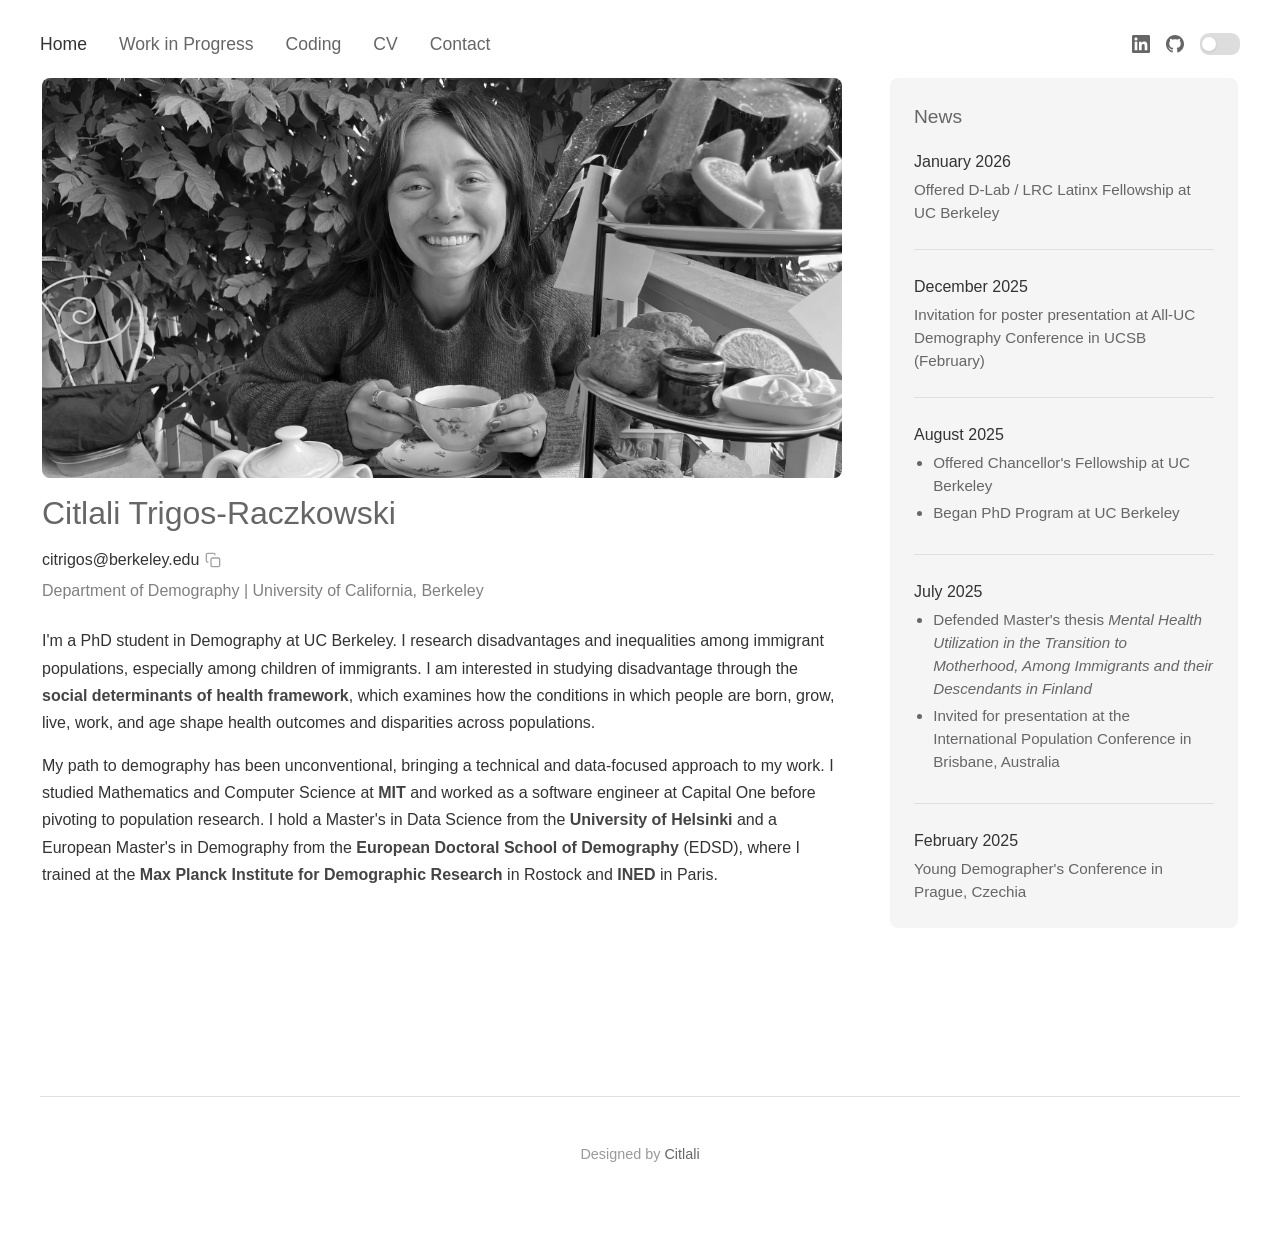
==== commit fbe22da1: "Add contact page with form - Add Contact tab to navigation - Create contact form section with Formsp" ====
--- a/index.html
+++ b/index.html
@@ -718,6 +718,41 @@
             text-shadow: 0 0 5px #ff69b4;
         }
 
+        /* Contact form styles */
+        input, textarea {
+            transition: border-color 0.2s ease;
+        }
+
+        input:focus, textarea:focus {
+            outline: none;
+            border-color: #999 !important;
+        }
+
+        button[type="submit"]:hover {
+            background: #555 !important;
+        }
+
+        .party-mode input,
+        .party-mode textarea {
+            background: rgba(255, 255, 255, 0.9);
+            border-color: rgba(255, 255, 255, 0.3);
+        }
+
+        .party-mode input:focus,
+        .party-mode textarea:focus {
+            border-color: #ffb6c1 !important;
+        }
+
+        .party-mode button[type="submit"] {
+            background: #ffb6c1 !important;
+            color: #333;
+            text-shadow: 0 0 3px rgba(255, 255, 255, 0.5);
+        }
+
+        .party-mode button[type="submit"]:hover {
+            background: #ff69b4 !important;
+        }
+
         @media screen and (max-width: 850px) {
             .home-content {
                 flex-direction: column;
@@ -797,6 +832,7 @@
                 <li><a href="#work" onclick="showSection('work')">Work in Progress</a></li>
                 <li><a href="#projects" onclick="showSection('projects')">Coding</a></li>
                 <li><a href="#cv" onclick="showSection('cv')">CV</a></li>
+                <li><a href="#contact" onclick="showSection('contact')">Contact</a></li>
             </div>
             <div class="nav-right">
                 <li style="display: flex; align-items: center;">
@@ -1009,7 +1045,7 @@
                         <span class="project-tag tech">Spotify API</span>
                     </div>
                     <p class="project-description">
-                        Fun project displaying my Spotify stats using React, the Spotify API, and GitHub Actions for automated updates.
+                        Fun project displaying my Spotify stats using React, the Spotify API, and GitHub Actions for automated updates. Deployed on GitHub Pages.
                     </p>
                     <div class="project-links">
                         <a href="https://github.com/citrigos/spotify-dash" target="_blank" class="project-link">
@@ -1039,7 +1075,7 @@
                         <span class="project-tag tech">Curation</span>
                     </div>
                     <p class="project-description">
-                        A curated compilation of software tools and resources I find useful for development and productivity.
+                        A curated compilation of software tools and resources I find useful for development and productivity. Deployed on GitHub Pages.
                     </p>
                     <div class="project-links">
                         <a href="https://citrigos.github.io/tech-tools/" target="_blank" class="project-link">
@@ -1052,6 +1088,36 @@
                         </a>
                     </div>
                 </div>
+            </div>
+        </div>
+    </section>
+
+    <!-- Contact Section -->
+    <section id="contact" class="content-section">
+        <div style="margin-top: 1.5rem; max-width: 600px; width: 100%;">
+            <h2 style="color: #666; font-weight: 400; margin-bottom: 2rem; text-align: center;">Get in Touch</h2>
+
+            <form action="https://formspree.io/f/YOUR_FORM_ID" method="POST" style="display: flex; flex-direction: column; gap: 1.5rem;">
+                <div>
+                    <label for="name" style="display: block; margin-bottom: 0.5rem; color: #666; font-weight: 400;">Name</label>
+                    <input type="text" id="name" name="name" required style="width: 100%; padding: 0.75rem; border: 1px solid #ddd; border-radius: 4px; font-family: inherit; font-size: 1rem;">
+                </div>
+
+                <div>
+                    <label for="email" style="display: block; margin-bottom: 0.5rem; color: #666; font-weight: 400;">Email</label>
+                    <input type="email" id="email" name="email" required style="width: 100%; padding: 0.75rem; border: 1px solid #ddd; border-radius: 4px; font-family: inherit; font-size: 1rem;">
+                </div>
+
+                <div>
+                    <label for="message" style="display: block; margin-bottom: 0.5rem; color: #666; font-weight: 400;">Message</label>
+                    <textarea id="message" name="message" rows="6" required style="width: 100%; padding: 0.75rem; border: 1px solid #ddd; border-radius: 4px; font-family: inherit; font-size: 1rem; resize: vertical;"></textarea>
+                </div>
+
+                <button type="submit" style="padding: 0.75rem 2rem; background: #666; color: white; border: none; border-radius: 4px; font-size: 1rem; cursor: pointer; transition: background 0.2s ease; font-weight: 400;">Send Message</button>
+            </form>
+
+            <div style="margin-top: 3rem; text-align: center; color: #666;">
+                <p>Or reach me directly at <a href="mailto:citrigos@berkeley.edu" style="color: #444; font-weight: 600;">citrigos@berkeley.edu</a></p>
             </div>
         </div>
     </section>
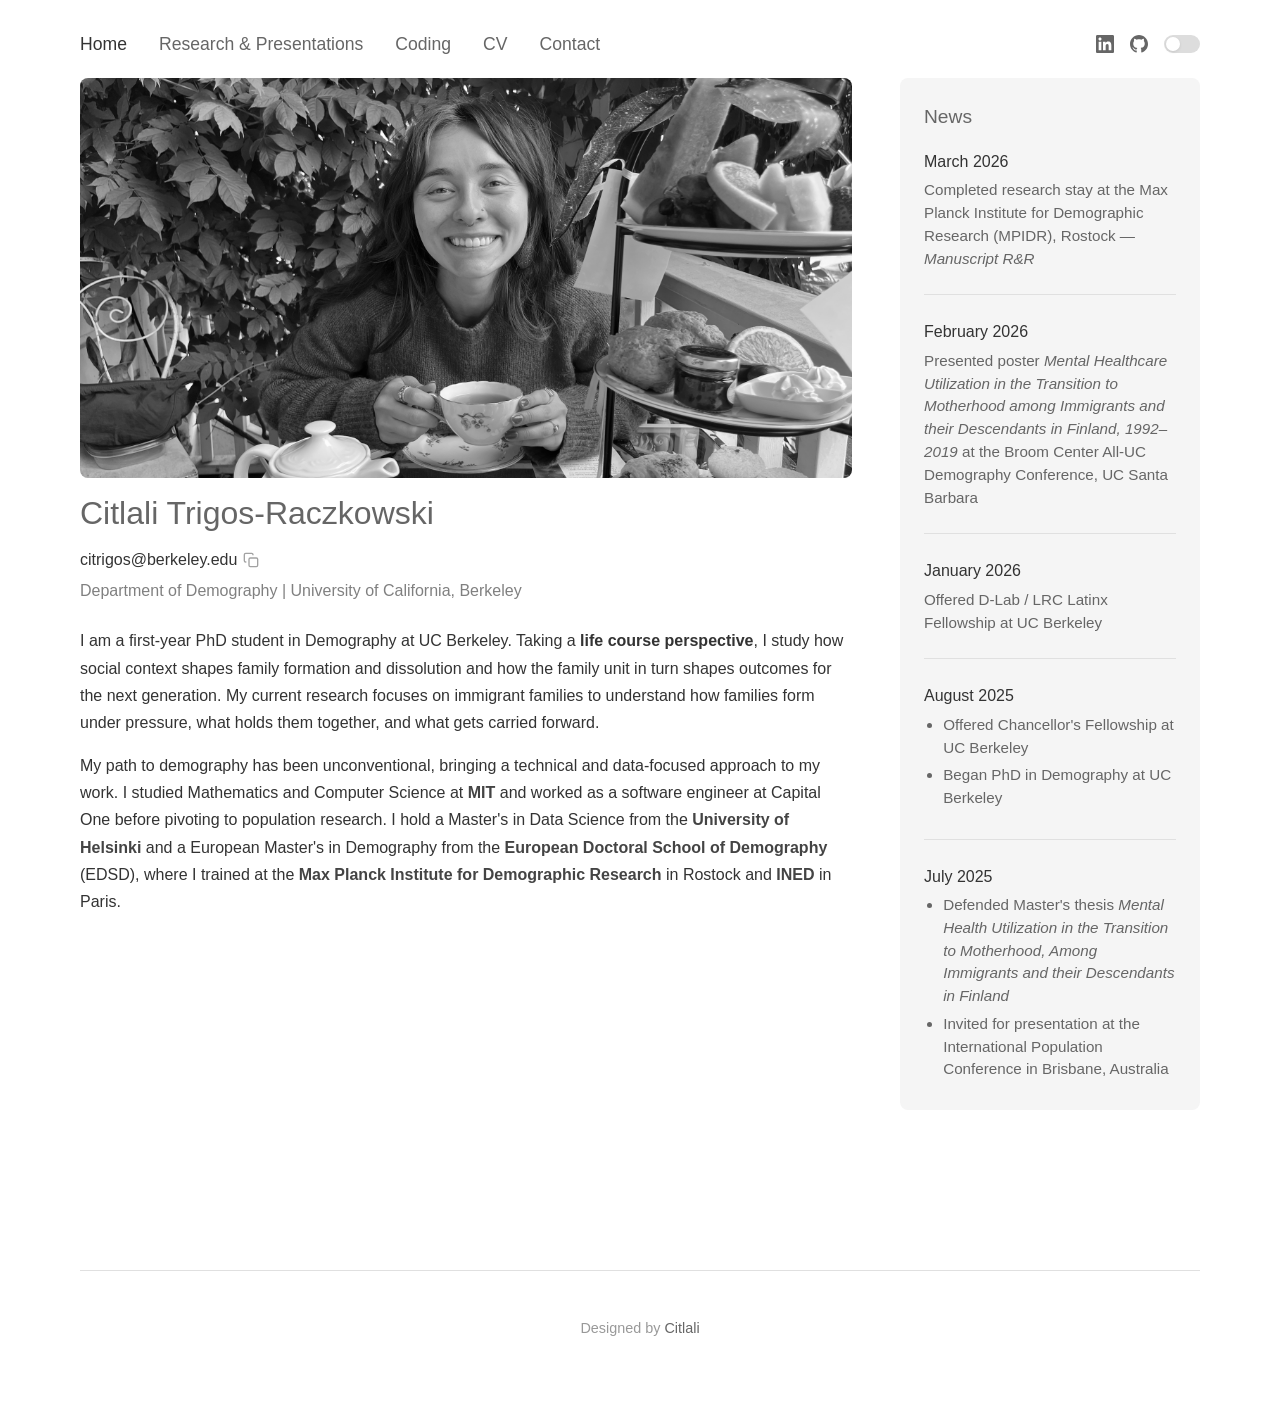
==== commit 43537876: "bold life course perspective, rename nav to Research & Presentations, add page titles Co-Authored-By" ====
--- a/index.html
+++ b/index.html
@@ -18,810 +18,12 @@
       <link rel="icon" href="[data-uri]" type="image/svg+xml">
       <link rel="icon" href="./images/daisy.svg" type="image/svg+xml">
       <link rel="shortcut icon" href="./images/daisy.svg" type="image/svg+xml">
-      
+
       <!-- Add a PNG fallback if SVG doesn't work -->
       <link rel="icon" type="image/png" href="[data-uri]">
-       
+
     <title>Citlali Trigos-Raczkowski</title>
-    <style>
-        body {
-            display: flex;
-            flex-direction: column;
-            align-items: center;
-            max-width: 1200px;
-            margin: 0 auto;
-            font-family: -apple-system, BlinkMacSystemFont, "Segoe UI", Roboto, "Helvetica Neue", Arial, sans-serif;
-            line-height: 1.6;
-            padding: 20px 40px;
-            color: #333;
-        }
-
-        nav {
-            margin-bottom: 20px;
-            margin-top: 10px;
-            width: 1200px;
-        }
-
-        nav ul {
-            list-style: none;
-            padding: 0;
-            margin: 0;
-            display: flex;
-            gap: 2rem;
-        }
-
-        nav .nav-left {
-            display: flex;
-            gap: 2rem;
-            flex: 1;
-        }
-
-        nav .nav-right {
-            display: flex;
-            gap: 1rem;
-            align-items: center;
-            margin-left: auto;
-        }
-
-        nav a {
-            color: #666;
-            text-decoration: none;
-            font-weight: 300;
-            font-size: 1.1rem;
-            transition: color 0.2s ease;
-        }
-
-        nav a:hover {
-            color: #333;
-        }
-
-        nav a.active {
-            color: #333;
-            font-weight: 400;
-        }
-
-        nav li a svg {
-            transition: all 0.2s ease;
-        }
-
-        nav li a:hover svg {
-            opacity: 0.7;
-        }
-
-        .hero {
-            position: relative;
-            width: 800px;
-            margin-bottom: 10px;
-            display: flex;
-            flex-direction: column;
-            align-items: center;
-        }
-
-        .hero img {
-            width: 100%;
-            height: 400px;
-            object-fit: cover;
-            transition: opacity 0.5s ease;
-            border-radius: 8px;
-        }
-
-        .hero h1 {
-            position: relative;
-            color: #333;
-            font-size: 3rem;
-            font-weight: 300;
-            margin-top: 1rem;
-            letter-spacing: -0.02em;
-        }
-
-        .affiliations h2 {
-            margin: 0;
-            color: #666;
-            font-weight: 300;
-            font-size: 1.75;
-        }
-
-        .content-section {
-            display: none;
-        }
-
-        .content-section.active {
-            display: block;
-        }
-
-
-        .name {
-            font-size: 2rem;
-            color: #666;
-            font-weight: 400;
-            margin-bottom: 0.5rem;
-            margin-top: 0;
-            padding: 0;
-        }
-
-        .affiliations {
-            margin-bottom: 2rem;
-        }
-
-        .bio {
-            max-width: 800px;
-            margin-top: 1.5rem;
-        }
-
-        .bio p {
-            margin-bottom: 1rem;
-            line-height: 1.7;
-        }
-
-        .bio a {
-            color: #444;
-            font-weight: 600;
-            text-decoration: none;
-            transition: color 0.2s ease;
-        }
-
-        .bio a:hover {
-            color: #111;
-        }
-
-        a {
-            color: #444;
-            font-weight: 600;
-            text-decoration: none;
-            transition: color 0.2s ease;
-        }
-
-        a:hover {
-            color: #111;
-        }
-
-        .home-content {
-            max-width: 1200px;
-            display: flex;
-            gap: 3rem;
-            align-items: flex-start;
-        }
-
-        .home-main {
-            flex: 0 0 800px;
-            display: flex;
-            flex-direction: column;
-        }
-
-        .news-panel {
-            width: 300px;
-            background: #f5f5f5;
-            padding: 1.5rem;
-            border-radius: 8px;
-            flex-shrink: 0;
-        }
-
-        .news-panel h3 {
-            color: #666;
-            font-weight: 400;
-            margin-top: 0;
-            margin-bottom: 1rem;
-            font-size: 1.2rem;
-        }
-
-        .news-item {
-            margin-bottom: 1.5rem;
-            padding-bottom: 1.5rem;
-            border-bottom: 1px solid #e0e0e0;
-        }
-
-        .news-item:last-child {
-            border-bottom: none;
-            margin-bottom: 0;
-            padding-bottom: 0;
-        }
-
-        .news-date {
-            font-weight: 500;
-            color: #333;
-            margin-bottom: 0.3rem;
-        }
-
-        .news-text {
-            color: #666;
-            font-size: 0.95rem;
-            line-height: 1.5;
-        }
-
-        .news-text em {
-            font-style: italic;
-        }
-
-        .news-text ul {
-            margin: 0.3rem 0 0 0;
-            padding-left: 1.2rem;
-        }
-
-        .news-text li {
-            margin-bottom: 0.3rem;
-        }
-
-        .party-mode a {
-            color: #333;
-            text-shadow: 0 0 3px #ffb6c1;
-        }
-
-        .party-mode a:hover {
-            color: #111;
-            text-shadow: 0 0 5px #ff69b4;
-        }
-
-        .party-mode .bio a {
-            color: #333;
-            text-shadow: 0 0 3px #ffb6c1;
-        }
-
-        .party-mode .bio a:hover {
-            color: #111;
-            text-shadow: 0 0 5px #ff69b4;
-        }
-
-        .party-mode .news-panel {
-            background: rgba(222, 184, 135, 0.3);
-        }
-
-        .party-mode .news-panel h3 {
-            color: #333;
-            text-shadow: 0 0 5px #ffa07a;
-        }
-
-        .party-mode .news-date {
-            color: #333;
-            text-shadow: 0 0 3px #ffb6c1;
-        }
-
-        .party-mode .news-text {
-            color: #333;
-            text-shadow: 0 0 3px #ffb6c1;
-        }
-
-        .party-mode .news-item {
-            border-bottom-color: rgba(255, 255, 255, 0.3);
-        }
-
-        .address {
-            color: #808080;
-            font-style: normal;
-        }
-
-        .contact-info {
-            margin-top: 0.5rem;
-            margin-bottom: 1rem;
-        }
-
-        .contact-info p {
-            margin: 0.3rem 0;
-        }
-
-        footer {
-            margin-top: 10rem;
-            padding: 2rem 0;
-            text-align: center;
-            color: #999;
-            font-size: 0.9rem;
-            border-top: 1px solid #e0e0e0;
-            width: 1200px;
-            font-family: -apple-system, BlinkMacSystemFont, "Segoe UI", Roboto, "Helvetica Neue", Arial, sans-serif;
-        }
-
-        footer a {
-            color: #666;
-            font-weight: 400;
-        }
-
-        footer a:hover {
-            color: #333;
-        }
-
-        .party-mode footer {
-            border-top-color: rgba(255, 255, 255, 0.3);
-        }
-
-        .party-mode footer a {
-            color: #333;
-            text-shadow: 0 0 3px #ffb6c1;
-        }
-
-        .party-mode footer a:hover {
-            color: #111;
-            text-shadow: 0 0 5px #ff69b4;
-        }
-
-        .cv-section {
-            margin-bottom: 2rem;
-        }
-
-        .cv-section h2 {
-            color: #666;
-            font-weight: 300;
-            border-bottom: 1px solid #eee;
-            padding-bottom: 0.5rem;
-        }
-
-        #cv {
-            max-width: 1000px;
-            width: 100%;
-        }
-
-        #cv iframe {
-            width: 100%;
-            height: 1100px;
-            border: none;
-        }
-
-        .light-switch {
-            position: static;
-            width: 36px;
-            height: 18px;
-            background: #ddd;
-            border: none;
-            border-radius: 9px;
-            cursor: pointer;
-            display: flex;
-            align-items: center;
-            padding: 2px;
-            margin-left: 0;
-            transition: background-color 0.3s;
-        }
-
-        .switch-toggle {
-            width: 14px;
-            height: 14px;
-            background: #fff;
-            border-radius: 50%;
-            transition: transform 0.3s;
-            box-shadow: 0 1px 3px rgba(0,0,0,0.1);
-        }
-
-        .light-switch.on {
-            background: #ffb6c1;
-        }
-
-        .light-switch.on .switch-toggle {
-            transform: translateX(18px);
-        }
-
-        .light-switch:hover {
-            opacity: 0.9;
-        }
-
-        .party-mode {
-            background: linear-gradient(45deg, 
-                #ffd1dc,
-                #ffdab9,
-                #e6e6fa,
-                #b0e0e6,
-                #98fb98,
-                #ffefd5
-            );
-            background-size: 1200% 1200%;
-            animation: gradientBG 15s ease infinite;
-        }
-
-        .party-mode nav a {
-            color: #333;
-            text-shadow: 0 0 5px #ffb6c1, 0 0 10px #ff69b4;
-        }
-
-        .party-mode nav li {
-            color: #333;
-            text-shadow: 0 0 5px #ffb6c1;
-        }
-
-        .party-mode nav li a svg {
-            filter: drop-shadow(0 0 3px #ffb6c1);
-        }
-
-        .party-mode .title,
-        .party-mode h2,
-        .party-mode h3 {
-            color: #333;
-            text-shadow: 0 0 5px #ffa07a, 0 0 10px #ff8c69;
-        }
-
-        .party-mode p {
-            color: #333;
-        }
-
-        .party-mode-img {
-            opacity: 0;
-            position: absolute;
-            top: 0;
-            left: 0;
-        }
-
-        .party-mode .normal-mode-img {
-            opacity: 0;
-        }
-
-        .party-mode .party-mode-img {
-            opacity: 1;
-        }
-
-        .disco-ball {
-            display: none;
-            position: fixed;
-            top: 20px;
-            right: 20px;
-            width: 120px;
-            height: 120px;
-            background: radial-gradient(circle at 50% 50%, #fff 0%, #ffd1dc 50%, #ffb6c1 100%);
-            border-radius: 50%;
-            box-shadow: 
-                inset 0 0 30px #fff,
-                inset 20px 0 60px #ffd1dc,
-                inset -20px 0 60px #ffefd5,
-                inset 20px 0 200px #ffb6c1,
-                inset -20px 0 200px #ffdab9,
-                0 0 30px #fff,
-                -10px 0 60px #ffd1dc,
-                10px 0 60px #ffefd5;
-            animation: rotate 5s linear infinite, sparkle 0.5s linear infinite;
-        }
-
-        .party-mode .disco-ball {
-            display: block;
-        }
-
-        @keyframes gradientBG {
-            0% { background-position: 0% 50%; }
-            50% { background-position: 100% 50%; }
-            100% { background-position: 0% 50%; }
-        }
-
-        @keyframes rotate {
-            from { transform: rotate(0deg); }
-            to { transform: rotate(360deg); }
-        }
-
-        @keyframes sparkle {
-            0% { opacity: 0.8; }
-            50% { opacity: 1; }
-            100% { opacity: 0.8; }
-        }
-
-        @media screen and (max-width: 850px) {
-            body {
-                padding: 20px;
-                align-items: stretch;
-            }
-
-            nav {
-                width: 100%;
-                margin-bottom: 20px;
-            }
-
-            nav ul {
-                gap: 1.2rem;
-                flex-wrap: wrap;
-                justify-content: flex-start;
-            }
-
-            .hero {
-                width: 100%;
-                margin-bottom: 15px;
-            }
-
-            .hero img {
-                width: 100%;
-                height: auto;
-                max-height: 400px;
-            }
-
-            .content-section {
-                width: 100%;
-                max-width: 100%;
-            }
-
-            .name {
-                font-size: 1.6rem;
-            }
-
-            .title {
-                font-size: 1.1rem;
-            }
-
-            #work ol {
-                padding-left: 20px;
-            }
-
-            #work li {
-                font-size: 0.95rem;
-            }
-
-            #cv iframe {
-                height: 600px;
-            }
-
-            .disco-ball {
-                width: 60px;
-                height: 60px;
-                top: 10px;
-                right: 10px;
-            }
-        }
-
-        @media screen and (max-width: 480px) {
-            body {
-                padding: 15px;
-            }
-
-            nav {
-                margin-bottom: 15px;
-            }
-
-            nav ul {
-                gap: 1rem;
-                justify-content: flex-start;
-            }
-
-            nav a {
-                font-size: 1rem;
-            }
-
-            .hero {
-                margin-bottom: 10px;
-            }
-
-            .hero img {
-                max-height: 300px;
-            }
-
-            .affiliations {
-                margin-bottom: 1.5rem;
-            }
-
-            .name {
-                font-size: 1.5rem;
-            }
-
-            p[onclick="copyEmail()"] svg {
-                width: 20px;
-                height: 20px;
-                margin-left: 8px;
-            }
-
-            #work ol {
-                padding-left: 20px;
-            }
-
-            #cv iframe {
-                height: 800px;
-            }
-
-            .disco-ball {
-                width: 80px;
-                height: 80px;
-                top: 10px;
-                right: 10px;
-            }
-        }
-
-        .project-grid {
-            display: grid;
-            grid-template-columns: repeat(auto-fit, minmax(300px, 1fr));
-            gap: 2rem;
-            margin-top: 2rem;
-            max-width: 800px;
-        }
-
-        .project-card {
-            border: 1px solid #eee;
-            border-radius: 8px;
-            padding: 1.5rem;
-            transition: transform 0.2s, box-shadow 0.2s;
-        }
-
-        .project-card:hover {
-            transform: translateY(-2px);
-            box-shadow: 0 4px 12px rgba(0,0,0,0.1);
-        }
-
-        .project-card h3 {
-            color: #333;
-            font-weight: 400;
-            margin-top: 0;
-            margin-bottom: 0.5rem;
-        }
-
-        .project-tag {
-            display: inline-block;
-            padding: 0.2rem 0.6rem;
-            background: #f5f5f5;
-            border-radius: 12px;
-            font-size: 0.8rem;
-            color: #666;
-            margin-right: 0.5rem;
-            margin-bottom: 0.5rem;
-        }
-
-        .project-tag.tech {
-            background: #e3f2fd;
-            color: #1976d2;
-        }
-
-        .project-tag.demo {
-            background: #f3e5f5;
-            color: #7b1fa2;
-        }
-
-        .project-description {
-            color: #666;
-            line-height: 1.6;
-            margin: 1rem 0;
-        }
-
-        .project-links {
-            display: flex;
-            gap: 1rem;
-            margin-top: 1rem;
-        }
-
-        .project-link {
-            display: inline-flex;
-            align-items: center;
-            gap: 0.3rem;
-            color: #666;
-            text-decoration: none;
-            font-size: 0.9rem;
-        }
-
-        .project-link:hover {
-            color: #333;
-        }
-
-        .party-mode .project-card {
-            border-color: rgba(255, 255, 255, 0.3);
-            background: rgba(255, 255, 255, 0.1);
-        }
-
-        .party-mode .project-card h3 {
-            color: #333;
-            text-shadow: 0 0 5px #ffa07a;
-        }
-
-        .party-mode .project-description {
-            color: #333;
-            text-shadow: 0 0 3px #ffb6c1;
-        }
-
-        .party-mode .project-tag {
-            background: rgba(255, 255, 255, 0.2);
-            color: #333;
-        }
-
-        .party-mode .project-link {
-            color: #333;
-            text-shadow: 0 0 3px #ffb6c1;
-        }
-
-        .social-links a {
-            transition: color 0.2s ease;
-        }
-
-        .social-links a:hover {
-            color: #333;
-        }
-
-        .party-mode .social-links a {
-            color: #333;
-            text-shadow: 0 0 3px #ffb6c1;
-        }
-
-        .party-mode .social-links a:hover {
-            color: #111;
-            text-shadow: 0 0 5px #ff69b4;
-        }
-
-        /* Contact form styles */
-        input, textarea {
-            transition: border-color 0.2s ease;
-        }
-
-        input:focus, textarea:focus {
-            outline: none;
-            border-color: #999 !important;
-        }
-
-        button[type="submit"]:hover {
-            background: #555 !important;
-        }
-
-        .party-mode input,
-        .party-mode textarea {
-            background: rgba(255, 255, 255, 0.9);
-            border-color: rgba(255, 255, 255, 0.3);
-        }
-
-        .party-mode input:focus,
-        .party-mode textarea:focus {
-            border-color: #ffb6c1 !important;
-        }
-
-        .party-mode button[type="submit"] {
-            background: #ffb6c1 !important;
-            color: #333;
-            text-shadow: 0 0 3px rgba(255, 255, 255, 0.5);
-        }
-
-        .party-mode button[type="submit"]:hover {
-            background: #ff69b4 !important;
-        }
-
-        @media screen and (max-width: 850px) {
-            .home-content {
-                flex-direction: column;
-                gap: 2rem;
-            }
-
-            .home-main {
-                flex: 1 1 auto;
-            }
-
-            .news-panel {
-                width: 100%;
-            }
-        }
-
-        @media screen and (max-width: 480px) {
-            nav ul {
-                flex-direction: column;
-                align-items: center;
-                text-align: center;
-                gap: 0.8rem;
-            }
-
-            .home-top {
-                gap: 1.5rem;
-            }
-
-            .bio p {
-                font-size: 0.95rem;
-            }
-
-            nav a {
-                font-size: 1rem;
-            }
-
-            .hero h1 {
-                font-size: 1.8rem;
-            }
-
-            .title {
-                font-size: 1rem;
-            }
-
-            .address {
-                font-size: 0.9rem;
-            }
-
-            .light-switch {
-                margin-left: 0.5rem;
-            }
-
-            #work h3 {
-                font-size: 1.1rem;
-            }
-
-            #work li {
-                font-size: 0.9rem;
-            }
-
-            #cv iframe {
-                height: 500px;
-            }
-
-            .project-grid {
-                grid-template-columns: 1fr;
-                gap: 1.5rem;
-            }
-        }
-    </style>
+    <link rel="stylesheet" href="styles/main.css">
 </head>
 <body>
     <div class="disco-ball"></div>
@@ -829,7 +31,7 @@
         <ul style="display: flex; align-items: center;">
             <div class="nav-left">
                 <li><a href="#home" class="active" onclick="showSection('home')">Home</a></li>
-                <li><a href="#work" onclick="showSection('work')">Work in Progress</a></li>
+                <li><a href="#work" onclick="showSection('work')">Research &amp; Presentations</a></li>
                 <li><a href="#projects" onclick="showSection('projects')">Coding</a></li>
                 <li><a href="#cv" onclick="showSection('cv')">CV</a></li>
                 <li><a href="#contact" onclick="showSection('contact')">Contact</a></li>
@@ -858,345 +60,13 @@
         </ul>
     </nav>
 
-    <section id="home" class="content-section active">
-        <div class="home-content">
-            <div class="home-main">
-                <div class="hero">
-                    <img src="./images/img_citlali_bw.jpg" alt="Black and White Photo of Citlali" class="normal-mode-img">
-                    <img src="./images/img_citlali_color.jpg" alt="Color photo of Citlali" class="party-mode-img">
-                </div>
-                <div class="affiliations">
-                    <p class="name">Citlali Trigos-Raczkowski</p>
-                    <div class="contact-info">
-                        <p style="display: flex; align-items: center; cursor: pointer;" onclick="copyEmail()">
-                            citrigos@berkeley.edu
-                            <svg width="16" height="16" viewBox="0 0 24 24" fill="none" stroke="#666" stroke-width="2" style="margin-left: 6px; opacity: 0.6;">
-                                <rect x="9" y="9" width="13" height="13" rx="2" ry="2"></rect>
-                                <path d="M5 15H4a2 2 0 0 1-2-2V4a2 2 0 0 1 2-2h9a2 2 0 0 1 2 2v1"></path>
-                            </svg>
-                        </p>
-                        <p class="address">
-                            Department of Demography | University of California, Berkeley
-                        </p>
-                    </div>
-                    <div class="bio">
-                        <p>I'm a PhD student in Demography at UC Berkeley. I research disadvantages and inequalities among immigrant populations, especially among children of immigrants. I am interested in studying disadvantage through the <a href="https://www.who.int/health-topics/social-determinants-of-health" target="_blank">social determinants of health framework</a>, which examines how the conditions in which people are born, grow, live, work, and age shape health outcomes and disparities across populations.</p>
+    <section id="home" class="content-section active"></section>
+    <section id="work" class="content-section"></section>
+    <section id="projects" class="content-section"></section>
+    <section id="cv" class="content-section"></section>
+    <section id="contact" class="content-section"></section>
 
-                        <p>My path to demography has been unconventional, bringing a technical and data-focused approach to my work. I studied Mathematics and Computer Science at <a href="https://www.mit.edu/" target="_blank">MIT</a> and worked as a software engineer at Capital One before pivoting to population research. I hold a Master's in Data Science from the <a href="https://www.helsinki.fi/en" target="_blank">University of Helsinki</a> and a European Master's in Demography from the <a href="https://eaps.nl/page/european-doctoral-school-of-demography" target="_blank">European Doctoral School of Demography</a> (EDSD), where I trained at the <a href="https://www.demogr.mpg.de/en" target="_blank">Max Planck Institute for Demographic Research</a> in Rostock and <a href="https://www.ined.fr/en" target="_blank">INED</a> in Paris.</p>
-                    </div>
-                </div>
-            </div>
-            <aside class="news-panel">
-                <h3>News</h3>
-                <div class="news-item">
-                    <div class="news-date">January 2026</div>
-                    <div class="news-text">Offered D-Lab / LRC Latinx Fellowship at UC Berkeley</div>
-                </div>
-                <div class="news-item">
-                    <div class="news-date">December 2025</div>
-                    <div class="news-text">Invitation for poster presentation at All-UC Demography Conference in UCSB (February)</div>
-                </div>
-                <div class="news-item">
-                    <div class="news-date">August 2025</div>
-                    <div class="news-text">
-                        <ul>
-                            <li>Offered Chancellor's Fellowship at UC Berkeley</li>
-                            <li>Began PhD Program at UC Berkeley</li>
-                        </ul>
-                    </div>
-                </div>
-                <div class="news-item">
-                    <div class="news-date">July 2025</div>
-                    <div class="news-text">
-                        <ul>
-                            <li>Defended Master's thesis <em>Mental Health Utilization in the Transition to Motherhood, Among Immigrants and their Descendants in Finland</em></li>
-                            <li>Invited for presentation at the International Population Conference in Brisbane, Australia</li>
-                        </ul>
-                    </div>
-                </div>
-                <div class="news-item">
-                    <div class="news-date">February 2025</div>
-                    <div class="news-text">Young Demographer's Conference in Prague, Czechia</div>
-                </div>
-            </aside>
-        </div>
-    </section>
-
-    <!-- Work in Progress Section -->
-    <section id="work" class="content-section">
-        <div style="margin-top: 1.5rem;">
-            <h3 style="color: #666; font-weight: 400; margin-bottom: 1rem;">Projects I'm leading:</h3>
-            <ol style="margin-bottom: 2rem;">
-                <li style="margin-bottom: 0.8rem">Union formation among immigrants and their descendants in Finland (co-first author with Dr. Kelsey Q. Wright)</li>
-                <li style="margin-bottom: 0.8rem">Union dissolution among immigrants and their descendants in Finland</li>
-                <li style="margin-bottom: 0.8rem">Mental healthcare utilization among immigrants and their descendants in Finland
-                    <div style="margin-top: 0.5rem; margin-left: 1rem; font-size: 0.95rem;">
-                        Upcoming presentations:
-                        <ul style="margin-top: 0.3rem;">
-                            <li style="margin-bottom: 0.3rem">
-                                <a href="https://broomcenter.ucsb.edu/newsevents/conferences-workshops/all-uc-demography-conference"
-                                   target="_blank"
-                                   style="display: inline-flex; align-items: center; gap: 0.3rem; color: #666; text-decoration: none;">
-                                    Broom Center All-UC Demography conference, UC Santa Barbara, Feb 2026
-                                    <svg width="12" height="12" viewBox="0 0 24 24" fill="none" stroke="currentColor" stroke-width="2" stroke-linecap="round" stroke-linejoin="round">
-                                        <path d="M18 13v6a2 2 0 0 1-2 2H5a2 2 0 0 1-2-2V8a2 2 0 0 1 2-2h6"></path>
-                                        <polyline points="15 3 21 3 21 9"></polyline>
-                                        <line x1="10" y1="14" x2="21" y2="3"></line>
-                                    </svg>
-                                </a>
-                            </li>
-                            <li>
-                                <a href="https://www.populationassociation.org/paa2026/home"
-                                   target="_blank"
-                                   style="display: inline-flex; align-items: center; gap: 0.3rem; color: #666; text-decoration: none;">
-                                    Population Association of America, St. Louis, May 2026
-                                    <svg width="12" height="12" viewBox="0 0 24 24" fill="none" stroke="currentColor" stroke-width="2" stroke-linecap="round" stroke-linejoin="round">
-                                        <path d="M18 13v6a2 2 0 0 1-2 2H5a2 2 0 0 1-2-2V8a2 2 0 0 1 2-2h6"></path>
-                                        <polyline points="15 3 21 3 21 9"></polyline>
-                                        <line x1="10" y1="14" x2="21" y2="3"></line>
-                                    </svg>
-                                </a>
-                            </li>
-                        </ul>
-                    </div>
-                </li>
-            </ol>
-
-            <h3 style="color: #666; font-weight: 400; margin-bottom: 1rem;">Additional Projects:</h3>
-            <ol>
-                <li>First births among immigrants and their descendants in Finland (led by Dr. Kelsey Q. Wright)</li>
-            </ol>
-        </div>
-    </section>
-
-
-    <!-- Projects Section -->
-    <section id="projects" class="content-section">
-        <div style="margin-top: 1.5rem;">
-            <p style="color: #666; margin-bottom: 2rem;">A collection of coding projects</p>
-            <div class="project-grid">
-                <!-- Missing Migrants Project -->
-                <div class="project-card">
-                    <h3>Missing Migrants</h3>
-                    <div>
-                        <span class="project-tag demo">Demographics</span>
-                        <span class="project-tag demo">Data Science</span>
-                        <span class="project-tag tech">Python</span>
-                    </div>
-                    <p class="project-description">
-                        Interactive data visualization and analysis using data from the <a href="https://missingmigrants.iom.int/" target="_blank" style="color: inherit; text-decoration: underline;">Missing Migrants Project</a>, exploring patterns and trends in global migration. Written in Python and published using Streamlit.
-                    </p>
-                    <div class="project-links">
-                        <a href="https://github.com/citrigos/missing-migrants" target="_blank" class="project-link">
-                            GitHub
-                            <svg width="12" height="12" viewBox="0 0 24 24" fill="none" stroke="currentColor" stroke-width="2">
-                                <path d="M18 13v6a2 2 0 0 1-2 2H5a2 2 0 0 1-2-2V8a2 2 0 0 1 2-2h6"></path>
-                                <polyline points="15 3 21 3 21 9"></polyline>
-                                <line x1="10" y1="14" x2="21" y2="3"></line>
-                            </svg>
-                        </a>
-                        <a href="https://missing-migrants.streamlit.app/" target="_blank" class="project-link">
-                            Live Demo
-                            <svg width="12" height="12" viewBox="0 0 24 24" fill="none" stroke="currentColor" stroke-width="2">
-                                <path d="M18 13v6a2 2 0 0 1-2 2H5a2 2 0 0 1-2-2V8a2 2 0 0 1 2-2h6"></path>
-                                <polyline points="15 3 21 3 21 9"></polyline>
-                                <line x1="10" y1="14" x2="21" y2="3"></line>
-                            </svg>
-                        </a>
-                    </div>
-                </div>
-
-                <!-- Movie Picker Project -->
-                <div class="project-card">
-                    <h3>Movie Picker</h3>
-                    <div>
-                        <span class="project-tag tech">Web Development</span>
-                        <span class="project-tag tech">JavaScript</span>
-                    </div>
-                    <p class="project-description">
-                        A simple web application to help choose movies. Data is pulled and stored securely through Google Sheets, with Google Apps Script providing an API to hit. Built with vanilla JavaScript and deployed on GitHub Pages.
-                    </p>
-                    <div class="project-links">
-                        <a href="https://github.com/citrigos/movie-picker" target="_blank" class="project-link">
-                            GitHub
-                            <svg width="12" height="12" viewBox="0 0 24 24" fill="none" stroke="currentColor" stroke-width="2">
-                                <path d="M18 13v6a2 2 0 0 1-2 2H5a2 2 0 0 1-2-2V8a2 2 0 0 1 2-2h6"></path>
-                                <polyline points="15 3 21 3 21 9"></polyline>
-                                <line x1="10" y1="14" x2="21" y2="3"></line>
-                            </svg>
-                        </a>
-                        <a href="https://citrigos.github.io/movie-picker/" target="_blank" class="project-link">
-                            Live Demo
-                            <svg width="12" height="12" viewBox="0 0 24 24" fill="none" stroke="currentColor" stroke-width="2">
-                                <path d="M18 13v6a2 2 0 0 1-2 2H5a2 2 0 0 1-2-2V8a2 2 0 0 1 2-2h6"></path>
-                                <polyline points="15 3 21 3 21 9"></polyline>
-                                <line x1="10" y1="14" x2="21" y2="3"></line>
-                            </svg>
-                        </a>
-                    </div>
-                </div>
-
-                <!-- Spotify Dashboard Project -->
-                <div class="project-card">
-                    <h3>Spotify Dashboard</h3>
-                    <div>
-                        <span class="project-tag demo">Data Visualization</span>
-                        <span class="project-tag tech">React</span>
-                        <span class="project-tag tech">Spotify API</span>
-                    </div>
-                    <p class="project-description">
-                        Fun project displaying my Spotify stats using React, the Spotify API, and GitHub Actions for automated updates. Deployed on GitHub Pages.
-                    </p>
-                    <div class="project-links">
-                        <a href="https://github.com/citrigos/spotify-dash" target="_blank" class="project-link">
-                            GitHub
-                            <svg width="12" height="12" viewBox="0 0 24 24" fill="none" stroke="currentColor" stroke-width="2">
-                                <path d="M18 13v6a2 2 0 0 1-2 2H5a2 2 0 0 1-2-2V8a2 2 0 0 1 2-2h6"></path>
-                                <polyline points="15 3 21 3 21 9"></polyline>
-                                <line x1="10" y1="14" x2="21" y2="3"></line>
-                            </svg>
-                        </a>
-                        <a href="https://citrigos.github.io/spotify-dash/" target="_blank" class="project-link">
-                            Live Demo
-                            <svg width="12" height="12" viewBox="0 0 24 24" fill="none" stroke="currentColor" stroke-width="2">
-                                <path d="M18 13v6a2 2 0 0 1-2 2H5a2 2 0 0 1-2-2V8a2 2 0 0 1 2-2h6"></path>
-                                <polyline points="15 3 21 3 21 9"></polyline>
-                                <line x1="10" y1="14" x2="21" y2="3"></line>
-                            </svg>
-                        </a>
-                    </div>
-                </div>
-
-                <!-- Tech Tools Project -->
-                <div class="project-card">
-                    <h3>Tech Tools</h3>
-                    <div>
-                        <span class="project-tag tech">Resources</span>
-                        <span class="project-tag tech">Curation</span>
-                    </div>
-                    <p class="project-description">
-                        A curated compilation of software tools and resources I find useful for development and productivity. Deployed on GitHub Pages.
-                    </p>
-                    <div class="project-links">
-                        <a href="https://citrigos.github.io/tech-tools/" target="_blank" class="project-link">
-                            Live Site
-                            <svg width="12" height="12" viewBox="0 0 24 24" fill="none" stroke="currentColor" stroke-width="2">
-                                <path d="M18 13v6a2 2 0 0 1-2 2H5a2 2 0 0 1-2-2V8a2 2 0 0 1 2-2h6"></path>
-                                <polyline points="15 3 21 3 21 9"></polyline>
-                                <line x1="10" y1="14" x2="21" y2="3"></line>
-                            </svg>
-                        </a>
-                    </div>
-                </div>
-            </div>
-        </div>
-    </section>
-
-    <!-- Contact Section -->
-    <section id="contact" class="content-section">
-        <div style="margin-top: 1.5rem; max-width: 600px; width: 100%;">
-            <h2 style="color: #666; font-weight: 400; margin-bottom: 2rem; text-align: center;">Get in Touch</h2>
-
-            <form action="https://formspree.io/f/YOUR_FORM_ID" method="POST" style="display: flex; flex-direction: column; gap: 1.5rem;">
-                <div>
-                    <label for="name" style="display: block; margin-bottom: 0.5rem; color: #666; font-weight: 400;">Name</label>
-                    <input type="text" id="name" name="name" required style="width: 100%; padding: 0.75rem; border: 1px solid #ddd; border-radius: 4px; font-family: inherit; font-size: 1rem;">
-                </div>
-
-                <div>
-                    <label for="email" style="display: block; margin-bottom: 0.5rem; color: #666; font-weight: 400;">Email</label>
-                    <input type="email" id="email" name="email" required style="width: 100%; padding: 0.75rem; border: 1px solid #ddd; border-radius: 4px; font-family: inherit; font-size: 1rem;">
-                </div>
-
-                <div>
-                    <label for="message" style="display: block; margin-bottom: 0.5rem; color: #666; font-weight: 400;">Message</label>
-                    <textarea id="message" name="message" rows="6" required style="width: 100%; padding: 0.75rem; border: 1px solid #ddd; border-radius: 4px; font-family: inherit; font-size: 1rem; resize: vertical;"></textarea>
-                </div>
-
-                <button type="submit" style="padding: 0.75rem 2rem; background: #666; color: white; border: none; border-radius: 4px; font-size: 1rem; cursor: pointer; transition: background 0.2s ease; font-weight: 400;">Send Message</button>
-            </form>
-
-            <div style="margin-top: 3rem; text-align: center; color: #666;">
-                <p>Or reach me directly at <a href="mailto:citrigos@berkeley.edu" style="color: #444; font-weight: 600;">citrigos@berkeley.edu</a></p>
-            </div>
-        </div>
-    </section>
-
-    <!-- CV Section -->
-    <section id="cv" class="content-section">
-        <div style="margin-top: 1.5rem; width: 100%;">
-            <iframe
-                src="https://drive.google.com/file/d/15laj3y82-VMzLTEfHMUCHPLfMLzG2QH-/preview"
-                style="width: 100%; height: 1100px; border: none;"
-                allow="autoplay">
-            </iframe>
-        </div>
-    </section>
-
-
-    <script>
-        function showSection(sectionId) {
-            // Hide all sections
-            document.querySelectorAll('.content-section').forEach(section => {
-                section.classList.remove('active');
-            });
-            
-            // Show selected section
-            document.getElementById(sectionId).classList.add('active');
-            
-            // Update active nav link
-            document.querySelectorAll('nav a').forEach(link => {
-                link.classList.remove('active');
-                if (link.getAttribute('href') === '#' + sectionId) {
-                    link.classList.add('active');
-                }
-            });
-        }
-
-        function copyEmail() {
-            navigator.clipboard.writeText('citrigos@berkeley.edu')
-                .then(() => {
-                    const emailP = document.querySelector('p[onclick="copyEmail()"]');
-                    const originalText = emailP.innerHTML;
-                    emailP.innerHTML = 'Email copied! ✓';
-                    emailP.style.color = '#4a7c8c';
-                    emailP.style.fontWeight = '500';
-                    setTimeout(() => {
-                        emailP.innerHTML = originalText;
-                        emailP.style.color = '';
-                        emailP.style.fontWeight = '';
-                    }, 1500);
-                })
-                .catch(err => {
-                    console.error('Failed to copy email:', err);
-                });
-        }
-
-              function togglePartyMode() {
-                const lightSwitch = document.querySelector('.light-switch');
-                const body = document.body;
-                
-                lightSwitch.classList.toggle('on');
-                body.classList.toggle('party-mode');
-                
-                if (body.classList.contains('party-mode')) {
-                    document.querySelectorAll('a, h1, h2, h3').forEach(element => {
-                        element.style.transition = 'all 0.5s';
-                    });
-                } else {
-                    document.querySelectorAll('a, h1, h2, h3').forEach(element => {
-                        element.style.transition = 'none';
-                    });
-                }
-            }
-
-        // Handle direct navigation via URL hash
-        window.addEventListener('hashchange', () => {
-            const section = window.location.hash.slice(1) || 'home';
-            showSection(section);
-        });
-
-    </script>
+    <script src="scripts/main.js"></script>
 
     <footer>
         <p>Designed by <a href="https://github.com/citrigos" target="_blank">Citlali</a></p>
--- a/styles/main.css
+++ b/styles/main.css
@@ -0,0 +1,1019 @@
+        * {
+            box-sizing: border-box;
+        }
+
+        html {
+            overflow-x: hidden;
+            width: 100%;
+        }
+
+        body {
+            display: flex;
+            flex-direction: column;
+            align-items: center;
+            max-width: 1200px;
+            margin: 0 auto;
+            font-family: -apple-system, BlinkMacSystemFont, "Segoe UI", Roboto, "Helvetica Neue", Arial, sans-serif;
+            line-height: 1.6;
+            padding: 20px 40px;
+            color: #333;
+            overflow-x: hidden;
+            width: 100%;
+        }
+
+        nav {
+            margin-bottom: 20px;
+            margin-top: 10px;
+            width: 100%;
+            max-width: 1200px;
+        }
+
+        nav ul {
+            list-style: none;
+            padding: 0;
+            margin: 0;
+            display: flex;
+            gap: 2rem;
+        }
+
+        nav .nav-left {
+            display: flex;
+            gap: 2rem;
+            flex: 1;
+        }
+
+        nav .nav-right {
+            display: flex;
+            gap: 1rem;
+            align-items: center;
+            margin-left: auto;
+        }
+
+        nav a {
+            color: #666;
+            text-decoration: none;
+            font-weight: 300;
+            font-size: 1.1rem;
+            transition: color 0.2s ease;
+        }
+
+        nav a:hover {
+            color: #333;
+        }
+
+        nav a.active {
+            color: #333;
+            font-weight: 400;
+        }
+
+        nav li a svg {
+            transition: all 0.2s ease;
+        }
+
+        nav li a:hover svg {
+            opacity: 0.7;
+        }
+
+        .hero {
+            position: relative;
+            width: 100%;
+            max-width: 800px;
+            margin-bottom: 10px;
+            display: flex;
+            flex-direction: column;
+            align-items: center;
+        }
+
+        .hero img {
+            width: 100%;
+            height: 400px;
+            object-fit: cover;
+            transition: opacity 0.5s ease;
+            border-radius: 8px;
+        }
+
+        .hero h1 {
+            position: relative;
+            color: #333;
+            font-size: 3rem;
+            font-weight: 300;
+            margin-top: 1rem;
+            letter-spacing: -0.02em;
+        }
+
+        .affiliations h2 {
+            margin: 0;
+            color: #666;
+            font-weight: 300;
+            font-size: 1.75;
+        }
+
+        .content-section {
+            display: none;
+        }
+
+        .content-section.active {
+            display: block;
+        }
+
+
+
+        .name {
+            font-size: 2rem;
+            color: #666;
+            font-weight: 400;
+            margin-bottom: 0.5rem;
+            margin-top: 0;
+            padding: 0;
+        }
+
+        .bio {
+            max-width: 800px;
+            margin-top: 1.5rem;
+        }
+
+        .bio p {
+            margin-bottom: 1rem;
+            line-height: 1.7;
+        }
+
+        .bio a {
+            color: #444;
+            font-weight: 600;
+            text-decoration: none;
+            transition: color 0.2s ease;
+        }
+
+        .bio a:hover {
+            color: #111;
+        }
+
+        a {
+            color: #444;
+            font-weight: 600;
+            text-decoration: none;
+            transition: color 0.2s ease;
+        }
+
+        a:hover {
+            color: #111;
+        }
+
+        .home-content {
+            max-width: 1200px;
+            width: 100%;
+            display: flex;
+            gap: 3rem;
+            align-items: flex-start;
+        }
+
+        .home-main {
+            flex: 1 1 auto;
+            max-width: 800px;
+            display: flex;
+            flex-direction: column;
+        }
+
+        .news-panel {
+            width: 300px;
+            min-width: 280px;
+            max-width: 100%;
+            background: #f5f5f5;
+            padding: 1.5rem;
+            border-radius: 8px;
+            flex-shrink: 0;
+            word-wrap: break-word;
+            overflow-wrap: break-word;
+        }
+
+        .news-panel h3 {
+            color: #666;
+            font-weight: 400;
+            margin-top: 0;
+            margin-bottom: 1rem;
+            font-size: 1.2rem;
+        }
+
+        .news-item {
+            margin-bottom: 1.5rem;
+            padding-bottom: 1.5rem;
+            border-bottom: 1px solid #e0e0e0;
+        }
+
+        .news-item:last-child {
+            border-bottom: none;
+            margin-bottom: 0;
+            padding-bottom: 0;
+        }
+
+        .news-date {
+            font-weight: 500;
+            color: #333;
+            margin-bottom: 0.3rem;
+        }
+
+        .news-text {
+            color: #666;
+            font-size: 0.95rem;
+            line-height: 1.5;
+            word-wrap: break-word;
+            overflow-wrap: break-word;
+        }
+
+        .news-text em {
+            font-style: italic;
+        }
+
+        .news-text ul {
+            margin: 0.3rem 0 0 0;
+            padding-left: 1.2rem;
+            max-width: 100%;
+        }
+
+        .news-text li {
+            margin-bottom: 0.3rem;
+            word-wrap: break-word;
+            overflow-wrap: break-word;
+        }
+
+        .party-mode a {
+            color: #333;
+            text-shadow: 0 0 3px #ffb6c1;
+        }
+
+        .party-mode a:hover {
+            color: #111;
+            text-shadow: 0 0 5px #ff69b4;
+        }
+
+        .party-mode .bio a {
+            color: #333;
+            text-shadow: 0 0 3px #ffb6c1;
+        }
+
+        .party-mode .bio a:hover {
+            color: #111;
+            text-shadow: 0 0 5px #ff69b4;
+        }
+
+        .party-mode .news-panel {
+            background: rgba(222, 184, 135, 0.3);
+        }
+
+        .party-mode .news-panel h3 {
+            color: #333;
+            text-shadow: 0 0 5px #ffa07a;
+        }
+
+        .party-mode .news-date {
+            color: #333;
+            text-shadow: 0 0 3px #ffb6c1;
+        }
+
+        .party-mode .news-text {
+            color: #333;
+            text-shadow: 0 0 3px #ffb6c1;
+        }
+
+        .party-mode .news-item {
+            border-bottom-color: rgba(255, 255, 255, 0.3);
+        }
+
+        .address {
+            color: #808080;
+            font-style: normal;
+        }
+
+        .contact-info {
+            margin-top: 0.5rem;
+            margin-bottom: 1rem;
+        }
+
+        .contact-info p {
+            margin: 0.3rem 0;
+        }
+
+        footer {
+            margin-top: 10rem;
+            padding: 2rem 0;
+            text-align: center;
+            color: #999;
+            font-size: 0.9rem;
+            border-top: 1px solid #e0e0e0;
+            width: 100%;
+            max-width: 1200px;
+            font-family: -apple-system, BlinkMacSystemFont, "Segoe UI", Roboto, "Helvetica Neue", Arial, sans-serif;
+        }
+
+        footer a {
+            color: #666;
+            font-weight: 400;
+        }
+
+        footer a:hover {
+            color: #333;
+        }
+
+        .party-mode footer {
+            border-top-color: rgba(255, 255, 255, 0.3);
+        }
+
+        .party-mode footer a {
+            color: #333;
+            text-shadow: 0 0 3px #ffb6c1;
+        }
+
+        .party-mode footer a:hover {
+            color: #111;
+            text-shadow: 0 0 5px #ff69b4;
+        }
+
+        .cv-section {
+            margin-bottom: 2rem;
+        }
+
+        .cv-section h2 {
+            color: #666;
+            font-weight: 300;
+            border-bottom: 1px solid #eee;
+            padding-bottom: 0.5rem;
+        }
+
+        #cv {
+            max-width: 1000px;
+            width: 100%;
+        }
+
+        #cv iframe {
+            width: 100%;
+            height: 1100px;
+            border: none;
+        }
+
+        .light-switch {
+            position: static;
+            width: 36px;
+            height: 18px;
+            background: #ddd;
+            border: none;
+            border-radius: 9px;
+            cursor: pointer;
+            display: flex;
+            align-items: center;
+            padding: 2px;
+            margin-left: 0;
+            transition: background-color 0.3s;
+        }
+
+        .switch-toggle {
+            width: 14px;
+            height: 14px;
+            background: #fff;
+            border-radius: 50%;
+            transition: transform 0.3s;
+            box-shadow: 0 1px 3px rgba(0,0,0,0.1);
+        }
+
+        .light-switch.on {
+            background: #ffb6c1;
+        }
+
+        .light-switch.on .switch-toggle {
+            transform: translateX(18px);
+        }
+
+        .light-switch:hover {
+            opacity: 0.9;
+        }
+
+        .party-mode {
+            background: linear-gradient(45deg, 
+                #ffd1dc,
+                #ffdab9,
+                #e6e6fa,
+                #b0e0e6,
+                #98fb98,
+                #ffefd5
+            );
+            background-size: 1200% 1200%;
+            animation: gradientBG 15s ease infinite;
+        }
+
+        .party-mode nav a {
+            color: #333;
+            text-shadow: 0 0 5px #ffb6c1, 0 0 10px #ff69b4;
+        }
+
+        .party-mode nav li {
+            color: #333;
+            text-shadow: 0 0 5px #ffb6c1;
+        }
+
+        .party-mode nav li a svg {
+            filter: drop-shadow(0 0 3px #ffb6c1);
+        }
+
+        .party-mode .title,
+        .party-mode h2,
+        .party-mode h3 {
+            color: #333;
+            text-shadow: 0 0 5px #ffa07a, 0 0 10px #ff8c69;
+        }
+
+        .party-mode p {
+            color: #333;
+        }
+
+        .party-mode-img {
+            opacity: 0;
+            position: absolute;
+            top: 0;
+            left: 0;
+        }
+
+        .party-mode .normal-mode-img {
+            opacity: 0;
+        }
+
+        .party-mode .party-mode-img {
+            opacity: 1;
+        }
+
+        .disco-ball {
+            display: none;
+            position: fixed;
+            top: 20px;
+            right: 20px;
+            width: 120px;
+            height: 120px;
+            background: radial-gradient(circle at 50% 50%, #fff 0%, #ffd1dc 50%, #ffb6c1 100%);
+            border-radius: 50%;
+            box-shadow: 
+                inset 0 0 30px #fff,
+                inset 20px 0 60px #ffd1dc,
+                inset -20px 0 60px #ffefd5,
+                inset 20px 0 200px #ffb6c1,
+                inset -20px 0 200px #ffdab9,
+                0 0 30px #fff,
+                -10px 0 60px #ffd1dc,
+                10px 0 60px #ffefd5;
+            animation: rotate 5s linear infinite, sparkle 0.5s linear infinite;
+        }
+
+        .party-mode .disco-ball {
+            display: block;
+        }
+
+        @keyframes gradientBG {
+            0% { background-position: 0% 50%; }
+            50% { background-position: 100% 50%; }
+            100% { background-position: 0% 50%; }
+        }
+
+        @keyframes rotate {
+            from { transform: rotate(0deg); }
+            to { transform: rotate(360deg); }
+        }
+
+        @keyframes sparkle {
+            0% { opacity: 0.8; }
+            50% { opacity: 1; }
+            100% { opacity: 0.8; }
+        }
+
+        @media screen and (max-width: 850px) {
+            body {
+                padding: 20px 15px;
+                align-items: stretch;
+            }
+
+            nav {
+                width: 100%;
+                margin-bottom: 20px;
+            }
+
+            nav ul {
+                gap: 1.2rem;
+                flex-wrap: wrap;
+                justify-content: flex-start;
+            }
+
+            .hero {
+                width: 100%;
+                margin-bottom: 15px;
+            }
+
+            .hero img {
+                width: 100%;
+                height: auto;
+                max-height: 400px;
+            }
+
+            .content-section {
+                width: 100%;
+                max-width: 100%;
+            }
+
+            .name {
+                font-size: 1.6rem;
+            }
+
+            .title {
+                font-size: 1.1rem;
+            }
+
+            #cv iframe {
+                height: 600px;
+            }
+
+            .disco-ball {
+                width: 60px;
+                height: 60px;
+                top: 10px;
+                right: 10px;
+            }
+
+            .news-panel {
+                width: 100%;
+            }
+
+            footer {
+                margin-top: 5rem;
+                padding: 1.5rem 0;
+            }
+        }
+
+        @media screen and (max-width: 480px) {
+            body {
+                padding: 15px 10px;
+                max-width: 100vw;
+            }
+
+            .home-content {
+                width: 100%;
+                max-width: 100%;
+            }
+
+            .home-main {
+                width: 100%;
+                max-width: 100%;
+            }
+
+            nav {
+                margin-bottom: 15px;
+            }
+
+            nav ul {
+                gap: 0.6rem;
+            }
+
+            nav a {
+                font-size: 0.9rem;
+            }
+
+            .hero {
+                margin-bottom: 10px;
+            }
+
+            .hero img {
+                max-height: 300px;
+            }
+
+            .name {
+                font-size: 1.4rem;
+            }
+
+            .address {
+                font-size: 0.85rem;
+            }
+
+            p[onclick="copyEmail()"] svg {
+                width: 16px;
+                height: 16px;
+                margin-left: 6px;
+            }
+
+            .bio p {
+                font-size: 0.9rem;
+            }
+
+            #cv iframe {
+                height: 600px;
+            }
+
+            .disco-ball {
+                width: 60px;
+                height: 60px;
+                top: 10px;
+                right: 10px;
+            }
+
+            .news-panel {
+                padding: 1rem;
+                width: 100%;
+                max-width: 100%;
+                margin: 0;
+            }
+
+            .news-panel h3 {
+                font-size: 1.1rem;
+                margin-bottom: 0.75rem;
+            }
+
+            .news-item {
+                margin-bottom: 1rem;
+                padding-bottom: 1rem;
+            }
+
+            .news-text {
+                font-size: 0.85rem;
+            }
+
+            .news-text ul {
+                padding-left: 1rem;
+            }
+
+            footer {
+                margin-top: 3rem;
+                font-size: 0.85rem;
+            }
+        }
+
+        .page-title {
+            text-align: center;
+            font-size: 1.6rem;
+            font-weight: 300;
+            color: #444;
+            margin-bottom: 2rem;
+        }
+
+        .research-intro {
+            color: #555;
+            font-size: 0.95rem;
+            margin-bottom: 2.5rem;
+            line-height: 1.7;
+        }
+
+        .research-theme {
+            margin-bottom: 2.5rem;
+            padding-bottom: 2.5rem;
+            border-bottom: 1px solid #eee;
+        }
+
+        .theme-question {
+            font-size: 1.05rem;
+            font-weight: 500;
+            color: #333;
+            margin-bottom: 0.5rem;
+        }
+
+        .theme-desc {
+            color: #666;
+            font-size: 0.95rem;
+            margin-bottom: 1.2rem;
+        }
+
+        .theme-paper {
+            padding-left: 1rem;
+            border-left: 2px solid #ddd;
+        }
+
+        .paper-citation {
+            font-size: 0.95rem;
+            color: #444;
+            margin-bottom: 0.5rem;
+        }
+
+        .poster-row {
+            display: flex;
+            gap: 0.8rem;
+            margin: 0.8rem 0;
+            flex-wrap: wrap;
+        }
+
+        .poster-link {
+            display: inline-block;
+        }
+
+        .poster-thumbnail {
+            width: 100%;
+            max-width: 700px;
+            height: auto;
+            border: 1px solid #ddd;
+            border-radius: 4px;
+            transition: opacity 0.2s;
+            display: block;
+            margin: 0.8rem 0;
+        }
+
+        .poster-thumbnail:hover {
+            opacity: 0.85;
+        }
+
+        .presentation-list {
+            list-style: disc;
+            padding-left: 1.2rem;
+            margin: 0.5rem 0 0;
+        }
+
+        .presentation-list li {
+            font-size: 0.88rem;
+            color: #888;
+            padding: 0.2rem 0;
+        }
+
+        .project-grid {
+            display: grid;
+            grid-template-columns: repeat(3, 1fr);
+            gap: 2rem;
+            margin-top: 2rem;
+            max-width: 800px;
+            width: 100%;
+        }
+
+        .project-card {
+            border: 1px solid #eee;
+            border-radius: 8px;
+            padding: 1.5rem;
+            transition: transform 0.2s, box-shadow 0.2s;
+        }
+
+        .project-card:hover {
+            transform: translateY(-2px);
+            box-shadow: 0 4px 12px rgba(0,0,0,0.1);
+        }
+
+        .project-card.static {
+            cursor: default;
+            opacity: 0.75;
+        }
+
+        .project-card.static:hover {
+            transform: none;
+            box-shadow: none;
+        }
+
+        .project-card h3 {
+            color: #333;
+            font-weight: 400;
+            margin-top: 0;
+            margin-bottom: 0.5rem;
+        }
+
+        .project-tag {
+            display: inline-block;
+            padding: 0.2rem 0.6rem;
+            background: #f5f5f5;
+            border-radius: 12px;
+            font-size: 0.8rem;
+            color: #666;
+            margin-right: 0.5rem;
+            margin-bottom: 0.5rem;
+        }
+
+        .project-tag.tech {
+            background: #e3f2fd;
+            color: #1976d2;
+        }
+
+        .project-tag.demo {
+            background: #f3e5f5;
+            color: #7b1fa2;
+        }
+
+        .project-description {
+            color: #666;
+            line-height: 1.6;
+            margin: 1rem 0;
+        }
+
+        .project-links {
+            display: flex;
+            gap: 1rem;
+            margin-top: 1rem;
+        }
+
+        .project-link {
+            display: inline-flex;
+            align-items: center;
+            gap: 0.3rem;
+            color: #666;
+            text-decoration: none;
+            font-size: 0.9rem;
+        }
+
+        .project-link:hover {
+            color: #333;
+        }
+
+        .party-mode .project-card {
+            border-color: rgba(255, 255, 255, 0.3);
+            background: rgba(255, 255, 255, 0.1);
+        }
+
+        .party-mode .project-card h3 {
+            color: #333;
+            text-shadow: 0 0 5px #ffa07a;
+        }
+
+        .party-mode .project-description {
+            color: #333;
+            text-shadow: 0 0 3px #ffb6c1;
+        }
+
+        .party-mode .project-tag {
+            background: rgba(255, 255, 255, 0.2);
+            color: #333;
+        }
+
+        .party-mode .project-link {
+            color: #333;
+            text-shadow: 0 0 3px #ffb6c1;
+        }
+
+        .social-links a {
+            transition: color 0.2s ease;
+        }
+
+        .social-links a:hover {
+            color: #333;
+        }
+
+        .party-mode .social-links a {
+            color: #333;
+            text-shadow: 0 0 3px #ffb6c1;
+        }
+
+        .party-mode .social-links a:hover {
+            color: #111;
+            text-shadow: 0 0 5px #ff69b4;
+        }
+
+        /* Contact form styles */
+        input, textarea {
+            transition: border-color 0.2s ease;
+        }
+
+        input:focus, textarea:focus {
+            outline: none;
+            border-color: #999 !important;
+        }
+
+        input:invalid, textarea:invalid {
+            box-shadow: none;
+        }
+
+        input:focus:invalid, textarea:focus:invalid {
+            border-color: #999 !important;
+        }
+
+        button[type="submit"]:hover {
+            background: #555 !important;
+        }
+
+        .party-mode input,
+        .party-mode textarea {
+            background: rgba(255, 255, 255, 0.9);
+            border-color: rgba(255, 255, 255, 0.3);
+        }
+
+        .party-mode input:focus,
+        .party-mode textarea:focus {
+            border-color: #ffb6c1 !important;
+        }
+
+        .party-mode button[type="submit"] {
+            background: #ffb6c1 !important;
+            color: #333;
+            text-shadow: 0 0 3px rgba(255, 255, 255, 0.5);
+        }
+
+        .party-mode button[type="submit"]:hover {
+            background: #ff69b4 !important;
+        }
+
+        @media screen and (max-width: 850px) {
+            .home-content {
+                flex-direction: column;
+                gap: 1.5rem;
+            }
+
+            .home-main {
+                flex: 1 1 auto;
+                max-width: 100%;
+            }
+
+            .news-panel {
+                width: 100%;
+                min-width: auto;
+            }
+
+            .project-grid {
+                grid-template-columns: repeat(2, 1fr);
+            }
+        }
+
+        @media screen and (max-width: 768px) {
+            nav {
+                margin-bottom: 1rem;
+            }
+
+            nav ul {
+                gap: 0;
+                flex-wrap: wrap;
+                row-gap: 0.6rem;
+            }
+
+            nav .nav-left {
+                gap: 0;
+                flex-wrap: wrap;
+                width: 100%;
+                row-gap: 0.6rem;
+            }
+
+            nav .nav-left li:not(:last-child)::after {
+                content: "|";
+                margin: 0 0.6rem;
+                color: #ccc;
+            }
+
+            nav .nav-right {
+                gap: 0.6rem;
+                margin-top: 0.6rem;
+            }
+
+            nav a {
+                font-size: 0.95rem;
+            }
+        }
+
+        @media screen and (max-width: 480px) {
+            nav ul {
+                gap: 0.8rem;
+            }
+
+            .home-top {
+                gap: 1.5rem;
+            }
+
+            .bio p {
+                font-size: 0.95rem;
+            }
+
+            nav a {
+                font-size: 1rem;
+            }
+
+            .hero h1 {
+                font-size: 1.8rem;
+            }
+
+            .title {
+                font-size: 1rem;
+            }
+
+            .address {
+                font-size: 0.9rem;
+            }
+
+            .light-switch {
+                margin-left: 0.5rem;
+            }
+
+            #cv iframe {
+                height: 500px;
+            }
+
+            .theme-paper {
+                padding-left: 0.7rem;
+            }
+
+            .poster-thumbnail {
+                max-width: 100%;
+            }
+
+            .research-intro {
+                font-size: 0.9rem;
+            }
+
+            .theme-question {
+                font-size: 1rem;
+            }
+
+            .project-grid {
+                grid-template-columns: 1fr;
+                gap: 1.5rem;
+            }
+
+            .project-card {
+                padding: 1rem;
+            }
+
+            .contact-info p {
+                font-size: 0.9rem;
+            }
+
+            .bio {
+                width: 100%;
+            }
+        }
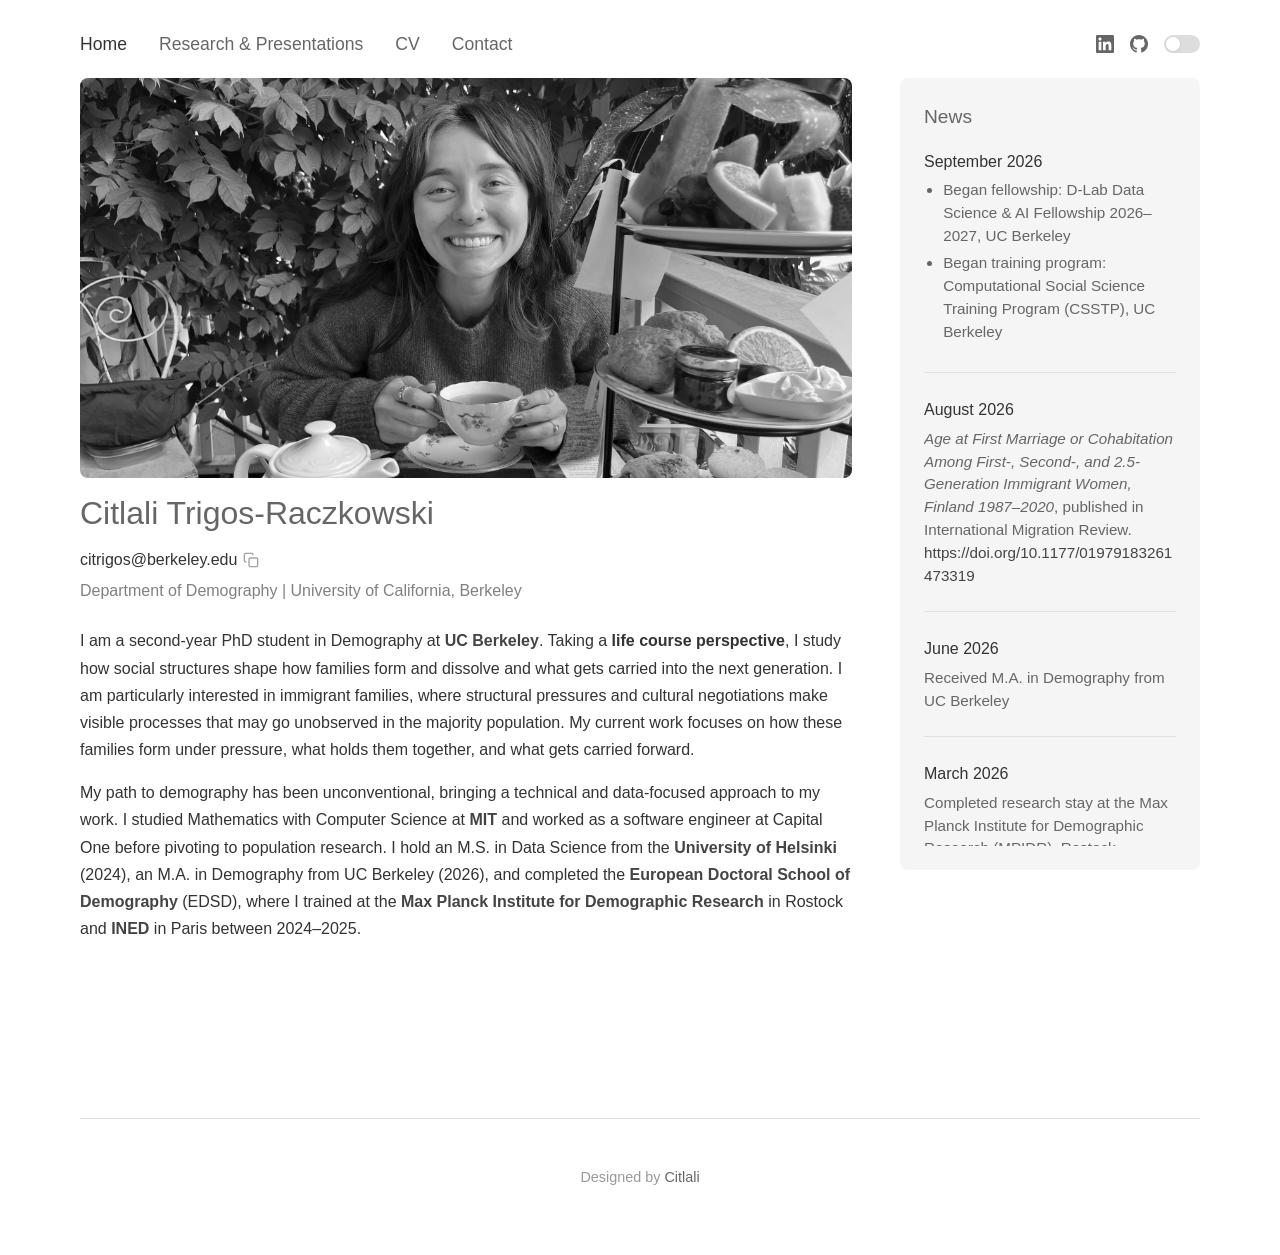
==== commit d6cd3d82: "Remove Coding tab, refresh News and Research pages - Remove the Coding nav tab and section (no longe" ====
--- a/index.html
+++ b/index.html
@@ -31,8 +31,7 @@
         <ul style="display: flex; align-items: center;">
             <div class="nav-left">
                 <li><a href="#home" class="active" onclick="showSection('home')">Home</a></li>
-                <li><a href="#work" onclick="showSection('work')">Research &amp; Presentations</a></li>
-                <li><a href="#projects" onclick="showSection('projects')">Coding</a></li>
+                <li><a href="#research" onclick="showSection('research')">Research &amp; Presentations</a></li>
                 <li><a href="#cv" onclick="showSection('cv')">CV</a></li>
                 <li><a href="#contact" onclick="showSection('contact')">Contact</a></li>
             </div>
@@ -61,8 +60,7 @@
     </nav>
 
     <section id="home" class="content-section active"></section>
-    <section id="work" class="content-section"></section>
-    <section id="projects" class="content-section"></section>
+    <section id="research" class="content-section"></section>
     <section id="cv" class="content-section"></section>
     <section id="contact" class="content-section"></section>
 
--- a/styles/main.css
+++ b/styles/main.css
@@ -184,6 +184,9 @@
             flex-shrink: 0;
             word-wrap: break-word;
             overflow-wrap: break-word;
+            display: flex;
+            flex-direction: column;
+            max-height: 88vh;
         }
 
         .news-panel h3 {
@@ -192,6 +195,40 @@
             margin-top: 0;
             margin-bottom: 1rem;
             font-size: 1.2rem;
+            flex-shrink: 0;
+        }
+
+        .doi-link {
+            font-weight: 400;
+        }
+
+        .doi-link:hover {
+            text-decoration: underline;
+        }
+
+        .news-list {
+            overflow-y: auto;
+            flex: 1 1 auto;
+            min-height: 0;
+            padding-right: 0.5rem;
+            margin-right: -0.5rem;
+        }
+
+        .news-list::-webkit-scrollbar {
+            width: 6px;
+        }
+
+        .news-list::-webkit-scrollbar-track {
+            background: transparent;
+        }
+
+        .news-list::-webkit-scrollbar-thumb {
+            background: #ccc;
+            border-radius: 3px;
+        }
+
+        .party-mode .news-list::-webkit-scrollbar-thumb {
+            background: rgba(255, 182, 193, 0.6);
         }
 
         .news-item {
@@ -535,6 +572,7 @@
 
             .news-panel {
                 width: 100%;
+                max-height: 400px;
             }
 
             footer {
@@ -613,6 +651,7 @@
                 width: 100%;
                 max-width: 100%;
                 margin: 0;
+                max-height: 350px;
             }
 
             .news-panel h3 {
@@ -906,6 +945,7 @@
             .news-panel {
                 width: 100%;
                 min-width: auto;
+                max-height: 400px;
             }
 
             .project-grid {
